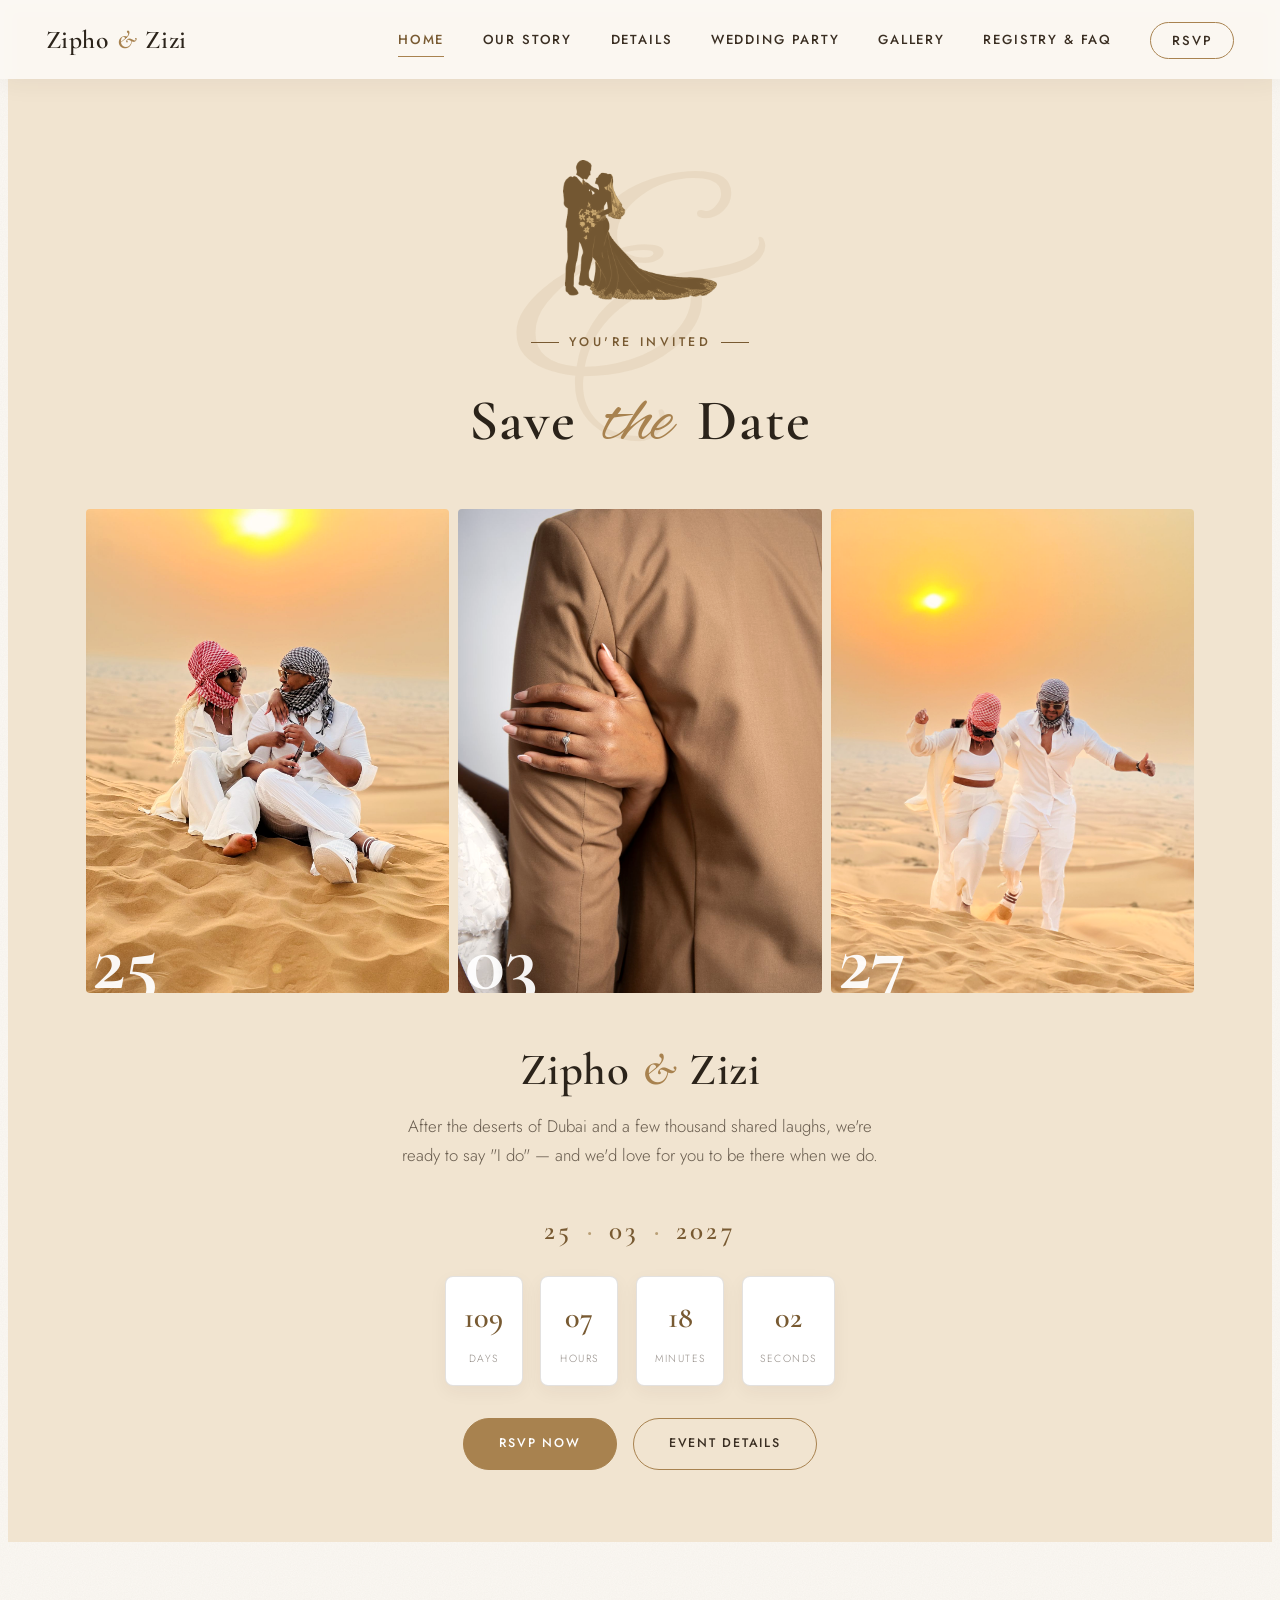
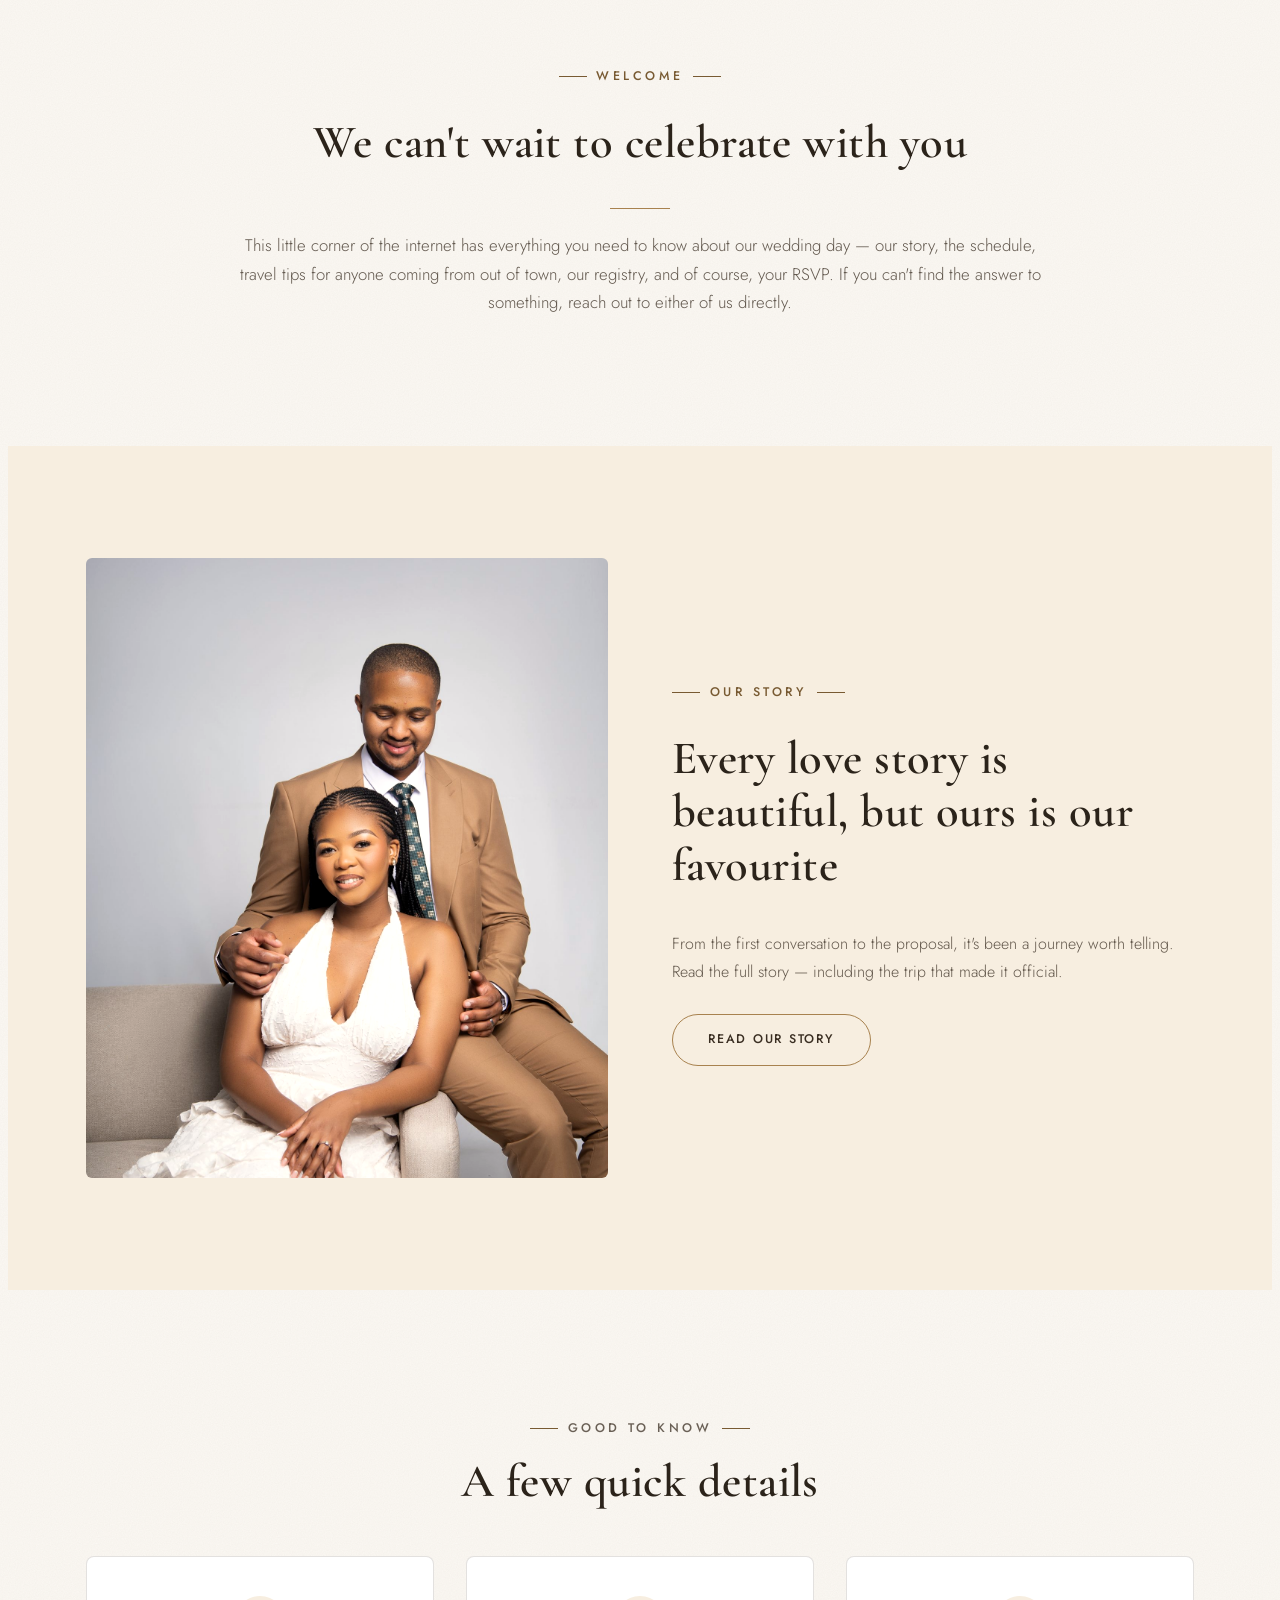
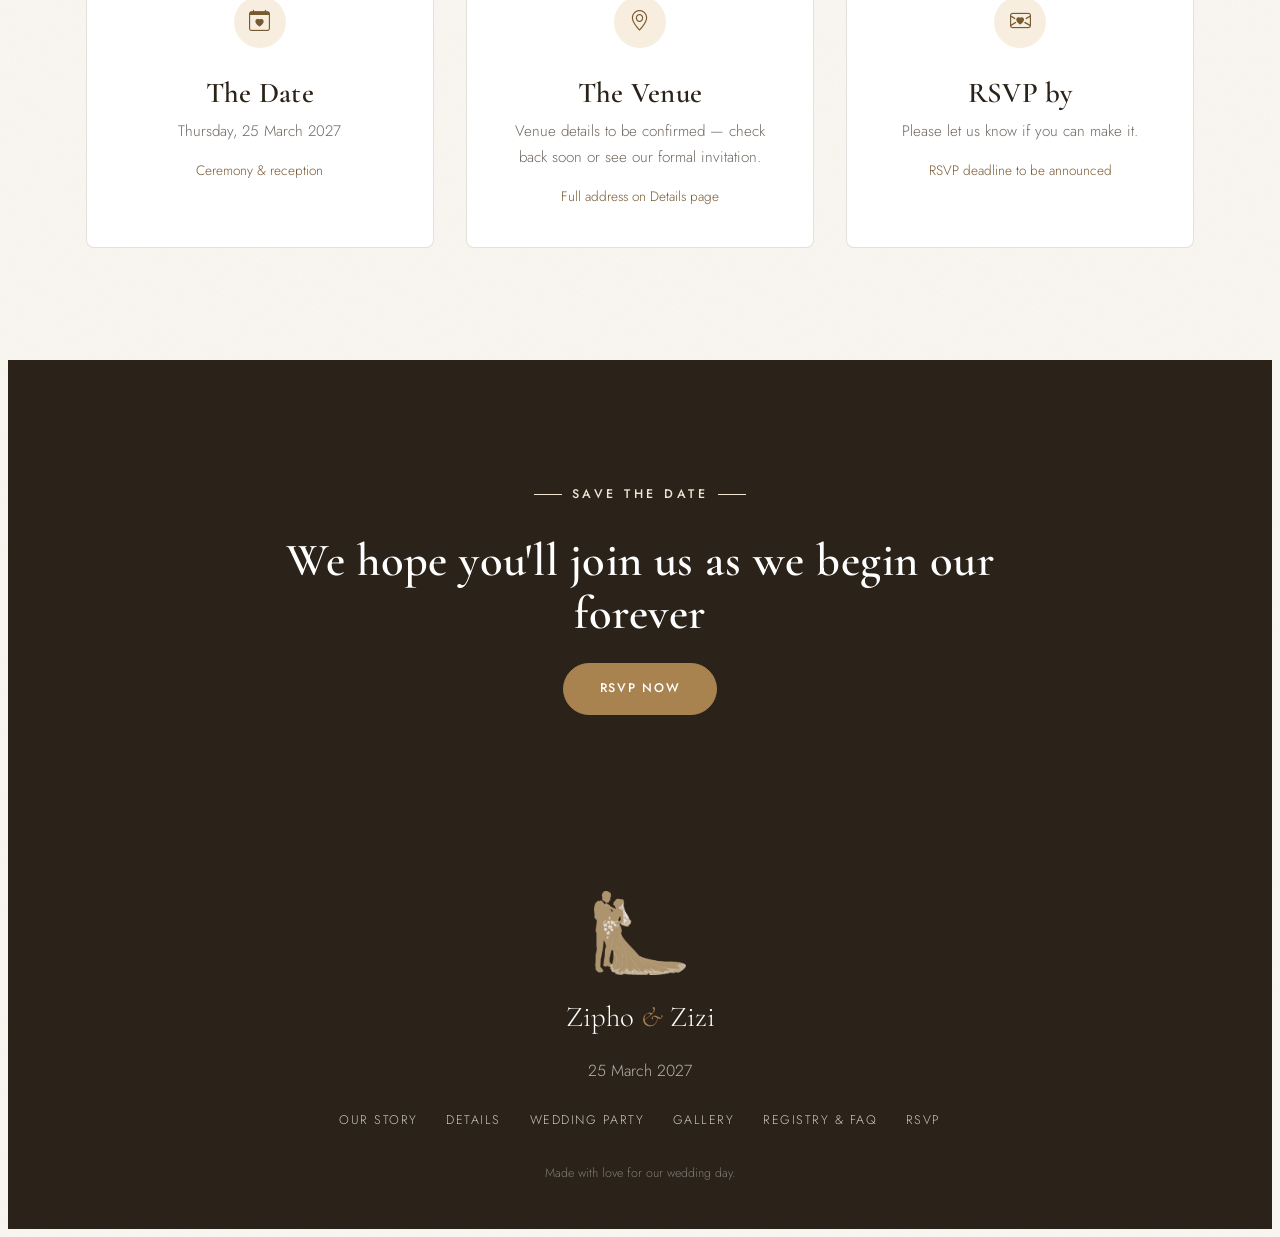
==== index.html @ b8f24b12 "version 3" ====
<!DOCTYPE html>
<html lang="en">
<head>
  <meta charset="utf-8">
  <meta name="viewport" content="width=device-width, initial-scale=1.0">
  <title>Zipho &amp; Zizi — 25 March 2027</title>
  <meta name="description" content="Join Zipho and Zizi as they say I do — wedding details, our story, travel information, and RSVP.">
  <meta name="robots" content="index, follow">
  <link rel="icon" type="image/x-icon" href="favicon.ico">
  <link rel="icon" type="image/png" sizes="32x32" href="assets/img/icon-32.png">
  <link rel="icon" type="image/png" sizes="16x16" href="assets/img/icon-16.png">
  <link rel="apple-touch-icon" sizes="180x180" href="assets/img/apple-touch-icon.png">
  <link rel="manifest" href="site.webmanifest">
  <meta name="theme-color" content="#A8824F">

  <!-- Social preview: shows a title, blurb, and image card when this link is
       shared in a text/WhatsApp/iMessage or on social media. Swap example.com
       for your real domain once you have one (see sitemap.xml too). -->
  <meta property="og:type" content="website">
  <meta property="og:title" content="Zipho &amp; Zizi — 25 March 2027">
  <meta property="og:description" content="Join Zipho and Zizi as they say I do — wedding details, our story, travel information, and RSVP.">
  <meta property="og:image" content="https://example.com/assets/img/og-image.png">
  <meta property="og:url" content="https://example.com/index.html">
  <meta name="twitter:card" content="summary_large_image">
  <meta name="twitter:title" content="Zipho &amp; Zizi — 25 March 2027">
  <meta name="twitter:description" content="Join Zipho and Zizi as they say I do — wedding details, our story, travel information, and RSVP.">
  <meta name="twitter:image" content="https://example.com/assets/img/og-image.png">

  <link rel="preconnect" href="https://fonts.googleapis.com">
  <link rel="preconnect" href="https://fonts.gstatic.com" crossorigin>
  <link href="https://fonts.googleapis.com/css2?family=Cormorant+Garamond:wght@400;500;600;700&family=Alex+Brush&family=Jost:wght@300;400;500;600&display=swap" rel="stylesheet">

  <link href="assets/vendor/bootstrap-icons/bootstrap-icons.css" rel="stylesheet">
  <link href="assets/vendor/aos/aos.css" rel="stylesheet">
  <link href="assets/vendor/glightbox/css/glightbox.min.css" rel="stylesheet">
  <link href="assets/css/main.css" rel="stylesheet">
</head>

<body class="home-page">

  <header id="header" class="header">
    <div class="container-fluid">
      <a href="index.html" class="logo">Zipho <span class="amp">&amp;</span> Zizi</a>
      <nav id="navmenu" class="navmenu">
        <ul>
          <li><a href="index.html" class="active">Home</a></li>
          <li><a href="our-story.html">Our Story</a></li>
          <li><a href="details.html">Details</a></li>
          <li><a href="wedding-party.html">Wedding Party</a></li>
          <li><a href="gallery.html">Gallery</a></li>
          <li><a href="registry.html">Registry &amp; FAQ</a></li>
          <li><a href="rsvp.html" class="nav-cta">RSVP</a></li>
        </ul>
        <i class="mobile-nav-toggle d-xl-none bi bi-list"></i>
      </nav>
    </div>
  </header>

  <main class="main">

    <!-- Hero -->
    <section id="hero" class="hero savedate-hero">
      <div class="container-narrow text-center savedate-heading" data-aos="fade-up">
        <img src="assets/img/icon-transparent.png" alt="" class="hero-monogram" aria-hidden="true">
        <p class="eyebrow">You're invited</p>
        <h1 class="savedate-title">Save <span class="script">the</span> Date</h1>
      </div>

      <div class="savedate-strip" data-aos="fade-up" data-aos-delay="100">
        <div class="photo">
          <img src="assets/img/gallery-2.jpg" alt="Zipho and Zizi watching the sunset in the desert">
          <span class="num">25</span>
        </div>
        <div class="photo">
          <img src="assets/img/gallery-4.jpg" alt="Zizi's engagement ring">
          <span class="num">03</span>
        </div>
        <div class="photo">
          <img src="assets/img/story-banner.jpg" alt="Zipho and Zizi running on the dunes">
          <span class="num">27</span>
        </div>
      </div>

      <div class="savedate-footer text-center" data-aos="fade-up" data-aos-delay="200">
        <h2 class="savedate-names">Zipho <span class="amp">&amp;</span> Zizi</h2>
        <p class="hero-lead">After the deserts of Dubai and a few thousand shared laughs, we're ready to say "I do" — and we'd love for you to be there when we do.</p>

        <div class="date-line">25 <span>·</span> 03 <span>·</span> 2027</div>

        <div class="countdown" data-countdown>
          <div class="unit"><strong class="cd-days">–</strong><span>Days</span></div>
          <div class="unit"><strong class="cd-hours">–</strong><span>Hours</span></div>
          <div class="unit"><strong class="cd-mins">–</strong><span>Minutes</span></div>
          <div class="unit"><strong class="cd-secs">–</strong><span>Seconds</span></div>
        </div>

        <div class="hero-actions">
          <a href="rsvp.html" class="btn-elegant solid">RSVP now</a>
          <a href="details.html" class="btn-elegant">Event details</a>
        </div>
      </div>
    </section>

    <!-- Welcome / intro -->
    <section class="section">
      <div class="container-narrow text-center" data-aos="fade-up">
        <p class="eyebrow">Welcome</p>
        <h2 style="margin-top:1rem;">We can't wait to celebrate with you</h2>
        <div class="divider center"></div>
        <p style="color:rgba(58,46,34,0.78); font-size:1.05rem;">
          This little corner of the internet has everything you need to know about our wedding day — our story, the schedule, travel tips for anyone coming from out of town, our registry, and of course, your RSVP. If you can't find the answer to something, reach out to either of us directly.
        </p>
      </div>
    </section>

    <!-- Story teaser -->
    <section class="section alt">
      <div class="container">
        <div class="split">
          <img src="assets/img/story-1.jpg" alt="Zipho and Zizi seated together" data-aos="fade-right">
          <div data-aos="fade-left">
            <p class="eyebrow">Our story</p>
            <h2 style="margin-top:1rem;">Every love story is beautiful, but ours is our favourite</h2>
            <p style="color:rgba(58,46,34,0.78); margin: 1.2rem 0 1.8rem;">
              From the first conversation to the proposal, it's been a journey worth telling. Read the full story — including the trip that made it official.
            </p>
            <a href="our-story.html" class="btn-elegant">Read our story</a>
          </div>
        </div>
      </div>
    </section>

    <!-- Quick info cards -->
    <section class="section">
      <div class="container">
        <div class="section-title" data-aos="fade-up">
          <p class="eyebrow">Good to know</p>
          <h2 style="margin-top:1rem;">A few quick details</h2>
        </div>
        <div class="info-grid">
          <div class="card" data-aos="fade-up">
            <div class="icon"><i class="bi bi-calendar-heart"></i></div>
            <h3>The Date</h3>
            <p>Thursday, 25 March 2027</p>
            <span class="meta">Ceremony &amp; reception</span>
          </div>
          <div class="card" data-aos="fade-up" data-aos-delay="100">
            <div class="icon"><i class="bi bi-geo-alt"></i></div>
            <h3>The Venue</h3>
            <p>Venue details to be confirmed — check back soon or see our formal invitation.</p>
            <span class="meta">Full address on Details page</span>
          </div>
          <div class="card" data-aos="fade-up" data-aos-delay="200">
            <div class="icon"><i class="bi bi-envelope-heart"></i></div>
            <h3>RSVP by</h3>
            <p>Please let us know if you can make it.</p>
            <span class="meta">RSVP deadline to be announced</span>
          </div>
        </div>
      </div>
    </section>

    <!-- CTA banner -->
    <section class="section dark text-center" data-aos="fade-up">
      <div class="container-narrow">
        <p class="eyebrow">Save the date</p>
        <h2 style="margin: 1rem 0 1.4rem; color:#fff;">We hope you'll join us as we begin our forever</h2>
        <a href="rsvp.html" class="btn-elegant solid">RSVP now</a>
      </div>
    </section>

  </main>

  <footer class="footer">
    <div class="container">
      <img src="assets/img/icon-transparent-light.png" alt="" class="footer-monogram" aria-hidden="true">
      <div class="logo-footer">Zipho <span>&amp;</span> Zizi</div>
      <p>25 March 2027</p>
      <nav>
        <a href="our-story.html">Our Story</a>
        <a href="details.html">Details</a>
        <a href="wedding-party.html">Wedding Party</a>
        <a href="gallery.html">Gallery</a>
        <a href="registry.html">Registry &amp; FAQ</a>
        <a href="rsvp.html">RSVP</a>
      </nav>
      <p class="fine">Made with love for our wedding day.</p>
    </div>
  </footer>

  <a href="#" class="scroll-top"><i class="bi bi-arrow-up"></i></a>

  <script src="assets/vendor/aos/aos.js"></script>
  <script src="assets/vendor/glightbox/js/glightbox.min.js"></script>
  <script src="assets/js/main.js"></script>
</body>
</html>
---- assets/css/main.css ----
/* =======================================================
   Zipho & Zizi — Wedding Website
   Design system: ivory / champagne / beige, warm + elegant
   ======================================================= */

:root {
  --ivory: #FBF8F3;
  --champagne: #F1E4D0;
  --champagne-soft: #F7EEE0;
  --beige: #D9C7A9;
  --beige-dark: #B99F76;
  --espresso: #3A2E22;
  --charcoal: #2B231A;
  --gold: #A8824F;
  --gold-dark: #785A32;
  --white: #FFFFFF;
  --line: rgba(58, 46, 34, 0.14);

  --font-display: "Cormorant Garamond", serif;
  --font-script: "Alex Brush", cursive;
  --font-body: "Jost", sans-serif;

  --section-pad: 7rem;
}

@media (max-width: 768px) {
  :root { --section-pad: 4rem; }
}

* { box-sizing: border-box; }

html { scroll-behavior: smooth; }

/* A signature instead of the browser-default blue selection/scrollbar —
   small, but it's the kind of detail that reads as "someone cared". */
::selection { background: var(--gold); color: var(--white); }
html { scrollbar-width: thin; scrollbar-color: var(--beige-dark) var(--champagne-soft); }
::-webkit-scrollbar { width: 10px; height: 10px; }
::-webkit-scrollbar-track { background: var(--champagne-soft); }
::-webkit-scrollbar-thumb { background: var(--beige-dark); border-radius: 999px; border: 2px solid var(--champagne-soft); }
::-webkit-scrollbar-thumb:hover { background: var(--gold-dark); }

body {
  font-family: var(--font-body);
  color: var(--espresso);
  /* A whisper of paper-grain warms up the flat ivory instead of it reading
     as a plain digital fill — practically invisible, felt more than seen. */
  background-color: var(--ivory);
  background-image: url("data:image/svg+xml,%3Csvg xmlns='http://www.w3.org/2000/svg' width='180' height='180'%3E%3Cfilter id='n'%3E%3CfeTurbulence type='fractalNoise' baseFrequency='0.85' numOctaves='2' stitchTiles='stitch'/%3E%3CfeColorMatrix type='matrix' values='0 0 0 0 0.23  0 0 0 0 0.18  0 0 0 0 0.13  0 0 0 0.05 0'/%3E%3C/filter%3E%3Crect width='100%25' height='100%25' filter='url(%23n)'/%3E%3C/svg%3E");
  font-size: 16px;
  line-height: 1.7;
  font-weight: 300;
}

h1, h2, h3, h4, .display {
  font-family: var(--font-display);
  color: var(--charcoal);
  font-weight: 600;
  line-height: 1.15;
  letter-spacing: 0.01em;
}

h1 { font-size: clamp(2.6rem, 6vw, 4.6rem); }
h2 { font-size: clamp(2rem, 4vw, 2.9rem); }
h3 { font-size: clamp(1.4rem, 2.5vw, 1.8rem); }

a { text-decoration: none; color: inherit; }

img { max-width: 100%; display: block; }

/* A single, consistent warm grade across every real photo — ties together
   shots taken on different days, cameras and lighting into one look. */
.savedate-strip img,
.split img,
.gallery-item img,
.party-photo img {
  filter: saturate(1.08) contrast(1.04) sepia(0.08);
}

.container-narrow {
  max-width: 880px;
  margin: 0 auto;
  padding: 0 1.5rem;
}

.eyebrow {
  font-family: var(--font-body);
  text-transform: uppercase;
  letter-spacing: 0.28em;
  font-size: 0.78rem;
  color: var(--gold-dark);
  font-weight: 500;
  display: inline-flex;
  align-items: center;
  gap: 0.6rem;
}
.eyebrow::before, .eyebrow::after {
  content: "";
  width: 28px;
  height: 1px;
  background: var(--gold-dark);
  display: inline-block;
}

.section-title {
  text-align: center;
  margin-bottom: 3rem;
}
.section-title .eyebrow { margin-bottom: 0.9rem; justify-content: center; display: flex; }
.section-title p {
  max-width: 620px;
  margin: 1rem auto 0;
  color: rgba(58,46,34,0.75);
}

.btn-elegant {
  position: relative;
  display: inline-flex;
  align-items: center;
  gap: 0.6rem;
  padding: 0.9rem 2.2rem;
  border: 1px solid var(--gold);
  border-radius: 999px;
  font-family: var(--font-body);
  text-transform: uppercase;
  letter-spacing: 0.14em;
  font-size: 0.78rem;
  font-weight: 500;
  color: var(--espresso);
  background: transparent;
  transition: all 0.35s ease;
  cursor: pointer;
  overflow: hidden;
}
.btn-elegant:hover { background: var(--gold); color: var(--white); border-color: var(--gold); }
.btn-elegant.solid { background: var(--gold); color: var(--white); }
.btn-elegant.solid:hover { background: var(--gold-dark); border-color: var(--gold-dark); }
/* A soft light sweep on hover — a quiet bit of shine instead of a flat color swap. */
.btn-elegant::after {
  content: "";
  position: absolute;
  top: 0; bottom: 0; left: -60%;
  width: 40%;
  background: linear-gradient(115deg, transparent, rgba(255,255,255,0.55), transparent);
  transform: skewX(-20deg);
  transition: left 0.65s ease;
  pointer-events: none;
}
.btn-elegant:hover::after { left: 130%; }
@media (prefers-reduced-motion: reduce) {
  .btn-elegant::after { display: none; }
}

/* ---------- Header / Nav ----------
   Default = solid light header with dark text (used on every inner page,
   since their hero sections have a light champagne background).
   The homepage hero is a dark photo, so body.home-page overrides the
   header to transparent + white text until the page is scrolled. */
.header {
  position: fixed;
  top: 0; left: 0; right: 0;
  z-index: 997;
  padding: 1.1rem 0;
  transition: all 0.4s ease;
  background: rgba(251, 248, 243, 0.96);
  box-shadow: 0 4px 24px rgba(58,46,34,0.06);
  backdrop-filter: blur(6px);
}
/* The blur creates a rendering glitch behind the full-screen mobile nav
   overlay in some browsers, so switch it off while that overlay is open. */
body.mobile-nav-active .header { backdrop-filter: none !important; }
.header .container-fluid {
  max-width: 1240px;
  margin: 0 auto;
  padding: 0 1.6rem;
  display: flex;
  align-items: center;
}
.logo {
  font-family: var(--font-display);
  font-size: 1.6rem;
  font-weight: 600;
  color: var(--charcoal);
  margin-right: auto;
  letter-spacing: 0.02em;
  transition: color 0.4s ease;
}
.logo span.amp { color: var(--gold); padding: 0 0.15rem; font-style: italic; }

.navmenu ul {
  display: flex;
  gap: 2.4rem;
  list-style: none;
  margin: 0; padding: 0;
  align-items: center;
}
.navmenu a {
  font-size: 0.82rem;
  text-transform: uppercase;
  letter-spacing: 0.14em;
  color: var(--espresso);
  font-weight: 500;
  padding: 0.4rem 0;
  border-bottom: 1px solid transparent;
  transition: all 0.3s ease;
  white-space: nowrap;
}
.navmenu a:hover, .navmenu a.active { border-bottom-color: var(--gold); color: var(--gold-dark); }
.navmenu a.nav-cta {
  border: 1px solid var(--gold);
  border-radius: 999px;
  padding: 0.5rem 1.3rem;
}
.navmenu a.nav-cta:hover { background: var(--gold); border-color: var(--gold); color: var(--white); }

.mobile-nav-toggle {
  display: none;
  font-size: 1.7rem;
  color: var(--espresso);
  cursor: pointer;
}

/* Every page (including the homepage, now that its hero is light too) uses
   the same solid header; scrolling just tightens the padding a touch. */
body.scrolled .header { padding: 0.9rem 0; }

@media (max-width: 991px) {
  .navmenu ul {
    position: fixed;
    inset: 0;
    background: var(--ivory);
    flex-direction: column;
    justify-content: center;
    gap: 1.8rem;
    transform: translateY(-100%);
    opacity: 0;
    transition: all 0.4s ease;
    z-index: 996;
  }
  .navmenu a { color: var(--espresso) !important; font-size: 1rem; }
  body.mobile-nav-active .navmenu ul { transform: translateY(0); opacity: 1; }
  .mobile-nav-toggle { display: block; z-index: 999; position: relative; }
}

/* ---------- Hero — "Save the Date" card, reimagined ---------- */
.hero.savedate-hero {
  position: relative;
  background: var(--champagne);
  padding: 9.5rem 0 4.5rem;
  overflow: hidden;
}
/* A giant, faint ampersand behind "Save the Date" — an echo of the "&"
   that already runs through the logo and names, the kind of quiet
   flourish fine wedding stationery uses instead of literal decoration. */
.savedate-heading { position: relative; }
.savedate-heading::before {
  content: "&";
  position: absolute;
  top: 50%; left: 50%;
  transform: translate(-50%, -46%);
  font-family: var(--font-script);
  font-size: 340px;
  line-height: 1;
  color: var(--gold);
  opacity: 0.1;
  pointer-events: none;
  z-index: 0;
  white-space: nowrap;
}
.savedate-heading > * { position: relative; z-index: 1; }
@media (max-width: 640px) {
  .savedate-heading::before { font-size: 200px; }
  .hero-monogram { height: 108px; }
}
@media (max-width: 480px) {
  .schedule-item { grid-template-columns: 54px 18px 1fr; column-gap: 0.9rem; }
  .schedule-time { font-size: 0.9rem; }
}
.hero-monogram { height: 140px; width: auto; margin: 0 auto 1.2rem; opacity: 0.94; }
.savedate-heading .eyebrow { justify-content: center; display: inline-flex; }
.savedate-title {
  margin: 1rem 0 0;
  font-size: clamp(2.4rem, 6vw, 3.6rem);
  letter-spacing: 0.03em;
}
.savedate-title .script {
  font-family: var(--font-script);
  font-weight: 400;
  color: var(--gold);
  font-size: 1.3em;
  display: inline-block;
  padding: 0 0.15em;
  letter-spacing: 0;
}

.savedate-strip {
  max-width: 1160px;
  margin: 2.6rem auto 0;
  padding: 0 1.6rem;
  display: grid;
  grid-template-columns: repeat(3, 1fr);
  gap: 0.6rem;
}
.savedate-strip .photo {
  position: relative;
  aspect-ratio: 3 / 4;
  border-radius: 4px;
  overflow: hidden;
}
.savedate-strip .photo img {
  width: 100%; height: 100%; object-fit: cover;
  animation: kenburns 22s ease-in-out infinite alternate;
}
.savedate-strip .photo:nth-child(2) img { animation-delay: -7s; }
.savedate-strip .photo:nth-child(3) img { animation-delay: -14s; }
@keyframes kenburns {
  from { transform: scale(1); }
  to   { transform: scale(1.08); }
}
@media (prefers-reduced-motion: reduce) {
  .savedate-strip .photo img { animation: none; }
}
.savedate-strip .photo .num {
  position: absolute;
  left: 0.4rem;
  bottom: -0.6rem;
  font-family: var(--font-display);
  font-weight: 700;
  font-size: clamp(2.6rem, 8vw, 5.2rem);
  color: rgba(255,255,255,0.94);
  text-shadow: 0 6px 24px rgba(0,0,0,0.4);
  line-height: 1;
}
@media (max-width: 640px) {
  .savedate-strip { gap: 0.35rem; }
  .savedate-strip .photo .num { left: 0.25rem; }
}

.savedate-footer {
  max-width: 720px;
  margin: 3.2rem auto 0;
}
.savedate-names {
  font-size: clamp(2rem, 4.5vw, 2.8rem);
  margin-bottom: 1rem;
}
.savedate-names .amp { color: var(--gold); font-style: italic; padding: 0 0.15rem; }
.hero-lead { color: rgba(58,46,34,0.75); max-width: 480px; margin: 0 auto; font-size: 1.05rem; }

.date-line {
  margin-top: 2.4rem;
  font-family: var(--font-display);
  font-weight: 600;
  font-size: clamp(1.3rem, 3vw, 1.7rem);
  letter-spacing: 0.12em;
  color: var(--gold-dark);
}
.date-line span { color: var(--beige-dark); padding: 0 0.3rem; }

.hero-actions { margin-top: 2rem; display: flex; gap: 1rem; flex-wrap: wrap; justify-content: center; }

/* Countdown */
.countdown {
  display: flex;
  gap: 1.1rem;
  margin-top: 1.4rem;
  flex-wrap: wrap;
  justify-content: center;
}
.countdown .unit {
  background: var(--white);
  border: 1px solid var(--line);
  border-radius: 8px;
  padding: 0.9rem 1.1rem;
  min-width: 78px;
  text-align: center;
  box-shadow: 0 6px 18px rgba(58,46,34,0.05);
}
.countdown .unit strong {
  display: block;
  font-family: var(--font-display);
  font-size: 1.9rem;
  color: var(--gold-dark);
  font-weight: 600;
  transition: opacity 0.4s ease, transform 0.4s ease;
}
.countdown .unit strong.tick { opacity: 0; transform: translateY(-6px); }
@media (prefers-reduced-motion: reduce) {
  .countdown .unit strong { transition: none; }
}
.countdown .unit span {
  font-size: 0.65rem;
  text-transform: uppercase;
  letter-spacing: 0.14em;
  color: rgba(58,46,34,0.55);
}

/* ---------- Generic section ---------- */
.section { padding: var(--section-pad) 0; }
.section.alt { background: var(--champagne-soft); }
.section.dark {
  background: var(--charcoal);
  color: rgba(255,255,255,0.85);
}
.section.dark h2 { color: var(--white); }
.section.dark .eyebrow { color: var(--champagne); }
.section.dark .eyebrow::before, .section.dark .eyebrow::after { background: var(--champagne); }

.container { max-width: 1160px; margin: 0 auto; padding: 0 1.6rem; }

/* Our story teaser / split blocks */
.split {
  display: grid;
  grid-template-columns: 1fr 1fr;
  gap: 4rem;
  align-items: center;
}
@media (max-width: 900px) { .split { grid-template-columns: 1fr; gap: 2.2rem; } }
.split img { border-radius: 6px; width: 100%; height: 100%; object-fit: cover; max-height: 620px; }
.split.reverse { direction: rtl; }
.split.reverse > * { direction: ltr; }

.divider {
  width: 60px; height: 1px; background: var(--gold);
  margin: 1.4rem 0;
  transform-origin: center;
  transform: scaleX(0);
  transition: transform 0.9s cubic-bezier(0.16, 1, 0.3, 1);
}
.divider.center { margin: 1.4rem auto; }
.divider.in-view { transform: scaleX(1); }
@media (prefers-reduced-motion: reduce) {
  .divider { transform: none; transition: none; }
}

/* Timeline (Our Story) */
.timeline { max-width: 760px; margin: 0 auto; position: relative; }
.timeline::before {
  content: "";
  position: absolute;
  left: 16px; top: 0; bottom: 0;
  width: 1px; background: var(--line);
}
@media (min-width: 769px) {
  .timeline::before { left: 50%; margin-left: -0.5px; }
}
.timeline-item {
  position: relative;
  padding-left: 3rem;
  margin-bottom: 3rem;
}
@media (min-width: 769px) {
  .timeline-item { padding-left: 0; width: 46%; }
  .timeline-item:nth-child(odd) { margin-right: 54%; text-align: right; }
  .timeline-item:nth-child(even) { margin-left: 54%; }
}
.timeline-item::before {
  content: "";
  position: absolute;
  left: 10px; top: 6px;
  width: 13px; height: 13px;
  border-radius: 50%;
  background: var(--ivory);
  border: 2px solid var(--gold);
}
@media (min-width: 769px) {
  .timeline-item:nth-child(odd)::before { left: auto; right: -33px; }
  .timeline-item:nth-child(even)::before { left: -33px; }
}
.timeline-item .date { color: var(--gold-dark); font-size: 0.78rem; text-transform: uppercase; letter-spacing: 0.14em; }

/* Day-of schedule (Wedding Party) */
.schedule { max-width: 620px; margin: 0 auto; }
.schedule-item {
  display: grid;
  grid-template-columns: 68px 20px 1fr;
  column-gap: 1.3rem;
}
.schedule-time {
  font-family: var(--font-display);
  font-weight: 600;
  font-size: 1.02rem;
  color: var(--gold-dark);
  text-align: right;
  padding-top: 0.1rem;
  white-space: nowrap;
}
.schedule-rail { display: flex; flex-direction: column; align-items: center; }
.schedule-rail .dot {
  width: 11px; height: 11px; flex-shrink: 0;
  border-radius: 50%;
  background: var(--ivory);
  border: 2px solid var(--gold);
  margin-top: 0.25rem;
}
.schedule-rail .rule { width: 1px; flex: 1; background: var(--line); margin-top: 0.3rem; }
.schedule-item:last-child .schedule-rail .rule { display: none; }
.schedule-body { padding-bottom: 2.3rem; }
.schedule-body h3 {
  font-size: 1.08rem;
  margin-bottom: 0.3rem;
  display: flex;
  align-items: center;
  gap: 0.55rem;
}
.schedule-body h3 .bi { color: var(--gold-dark); font-size: 0.95rem; }
.schedule-body p { font-size: 0.92rem; color: rgba(58,46,34,0.72); margin: 0; }

/* Details / cards */
.info-grid {
  display: grid;
  grid-template-columns: repeat(auto-fit, minmax(260px, 1fr));
  gap: 2rem;
}
.card {
  background: var(--white);
  border: 1px solid var(--line);
  border-radius: 8px;
  padding: 2.4rem 2rem;
  text-align: center;
}
.card .icon {
  width: 52px; height: 52px;
  margin: 0 auto 1.3rem;
  border-radius: 50%;
  background: var(--champagne-soft);
  display: flex; align-items: center; justify-content: center;
  color: var(--gold-dark);
  font-size: 1.3rem;
}
.card h3 { margin-bottom: 0.6rem; }
.card p { color: rgba(58,46,34,0.72); font-size: 0.95rem; margin: 0; }
.card .meta { display:block; margin-top: 0.9rem; font-size: 0.85rem; color: var(--gold-dark); }

/* Wedding party */
.party-grid {
  display: grid;
  grid-template-columns: repeat(auto-fit, minmax(220px, 1fr));
  gap: 2.4rem;
}
.party-card { text-align: center; }
.party-photo {
  width: 100%;
  aspect-ratio: 3/4;
  border-radius: 8px;
  overflow: hidden;
  margin-bottom: 1.1rem;
  background: var(--champagne);
}
.party-photo img { width: 100%; height: 100%; object-fit: cover; }
.party-photo.placeholder {
  display: flex; align-items: center; justify-content: center;
  color: var(--gold-dark);
  font-family: var(--font-display);
  font-size: 2.4rem;
}
.party-card h3 { margin-bottom: 0.15rem; }
.party-card .role { font-size: 0.78rem; text-transform: uppercase; letter-spacing: 0.12em; color: var(--gold-dark); display:block; margin-bottom: 0.6rem; }
.party-card p { font-size: 0.9rem; color: rgba(58,46,34,0.7); }

/* Gallery */
.gallery-grid {
  display: grid;
  grid-template-columns: repeat(3, 1fr);
  gap: 1rem;
}
@media (max-width: 768px) { .gallery-grid { grid-template-columns: repeat(2, 1fr); } }
@media (max-width: 480px) { .gallery-grid { grid-template-columns: 1fr; } }
.gallery-item {
  position: relative;
  overflow: hidden;
  border-radius: 6px;
  aspect-ratio: 4/5;
  cursor: pointer;
}
.gallery-item.wide { aspect-ratio: 8/5; }
.gallery-item img {
  width: 100%; height: 100%; object-fit: cover;
  transition: transform 0.5s ease;
}
.gallery-item:hover img { transform: scale(1.06); }
.gallery-item .overlay {
  position: absolute; inset: 0;
  background: linear-gradient(to top, rgba(43,35,26,0.55), transparent 55%);
  opacity: 0; transition: opacity 0.35s ease;
  display: flex; align-items: flex-end; padding: 1rem;
}
.gallery-item:hover .overlay { opacity: 1; }
.gallery-item .overlay span { color: var(--white); font-size: 0.85rem; letter-spacing: 0.05em; }

/* Registry */
.registry-card {
  background: var(--white);
  border: 1px solid var(--line);
  border-radius: 8px;
  padding: 2.6rem 2rem;
  text-align: center;
}
.registry-card .icon { font-size: 2rem; color: var(--gold); margin-bottom: 1rem; }

/* FAQ */
.faq-item {
  border-bottom: 1px solid var(--line);
  padding: 1.4rem 0;
}
.faq-item h3 {
  font-family: var(--font-body);
  font-size: 1.02rem;
  font-weight: 500;
  color: var(--espresso);
  margin: 0;
  display: flex;
  justify-content: space-between;
  align-items: center;
  cursor: pointer;
}
.faq-item h3 .bi { transition: transform 0.3s ease; color: var(--gold-dark); }
.faq-item p {
  max-height: 0;
  overflow: hidden;
  color: rgba(58,46,34,0.72);
  transition: all 0.35s ease;
  margin: 0;
}
.faq-item.faq-active p { max-height: 200px; margin-top: 0.9rem; }
.faq-item.faq-active h3 .bi { transform: rotate(180deg); }

/* RSVP form */
.rsvp-wrap {
  max-width: 640px;
  margin: 0 auto;
  background: var(--white);
  border: 1px solid var(--line);
  border-radius: 10px;
  padding: 3rem 2.4rem;
}
.form-row { margin-bottom: 1.4rem; }
.form-row label {
  display: block;
  font-size: 0.78rem;
  text-transform: uppercase;
  letter-spacing: 0.1em;
  color: var(--gold-dark);
  margin-bottom: 0.5rem;
}
.form-row input,
.form-row select,
.form-row textarea {
  width: 100%;
  padding: 0.8rem 1rem;
  border: 1px solid var(--line);
  border-radius: 6px;
  background: var(--ivory);
  font-family: var(--font-body);
  font-size: 0.95rem;
  color: var(--espresso);
}
.form-row input:focus,
.form-row select:focus,
.form-row textarea:focus {
  outline: none;
  border-color: var(--gold);
}
.two-col { display: grid; grid-template-columns: 1fr 1fr; gap: 1.2rem; }
@media (max-width: 560px) { .two-col { grid-template-columns: 1fr; } }
.form-submit { width: 100%; justify-content: center; margin-top: 0.5rem; }
#rsvp-success, #rsvp-error {
  display: none;
  text-align: center;
  padding: 1.2rem;
  border-radius: 6px;
  margin-bottom: 1.4rem;
}
#rsvp-success { background: var(--champagne-soft); color: var(--gold-dark); }
#rsvp-error { background: #f6dede; color: #8a3b3b; }

/* Footer */
.footer {
  background: var(--charcoal);
  color: rgba(255,255,255,0.65);
  padding: 4rem 0 2rem;
  text-align: center;
}
.footer .footer-monogram {
  height: 84px;
  width: auto;
  margin: 0 auto 1.1rem;
  opacity: 0.92;
}
@media (max-width: 640px) {
  .footer .footer-monogram { height: 64px; }
}
.footer .logo-footer {
  font-family: var(--font-display);
  font-size: 1.8rem;
  color: var(--white);
  margin-bottom: 0.8rem;
}
.footer .logo-footer span { color: var(--gold); font-style: italic; }
.footer nav {
  display: flex; justify-content: center; gap: 1.8rem;
  flex-wrap: wrap; margin: 1.6rem 0;
}
.footer nav a { font-size: 0.78rem; text-transform: uppercase; letter-spacing: 0.12em; color: rgba(255,255,255,0.75); }
.footer nav a:hover { color: var(--gold); }
.footer .fine { font-size: 0.78rem; margin-top: 2rem; color: rgba(255,255,255,0.4); }

/* Page hero (inner pages) */
.page-hero {
  padding: 11rem 0 4rem;
  text-align: center;
  background: linear-gradient(var(--champagne-soft), var(--ivory));
}
.page-hero h1 { font-size: clamp(2.2rem, 5vw, 3.2rem); }

/* Scroll top button */
.scroll-top {
  position: fixed;
  right: 1.4rem; bottom: 1.4rem;
  width: 44px; height: 44px;
  border-radius: 50%;
  background: var(--gold);
  color: var(--white);
  display: flex; align-items: center; justify-content: center;
  opacity: 0; visibility: hidden;
  transition: all 0.3s ease;
  z-index: 998;
}
.scroll-top.active { opacity: 1; visibility: visible; }
.scroll-top:hover { background: var(--gold-dark); }

/* Utility */
.text-center { text-align: center; }
.mt-0 { margin-top: 0; }
[data-aos] { }
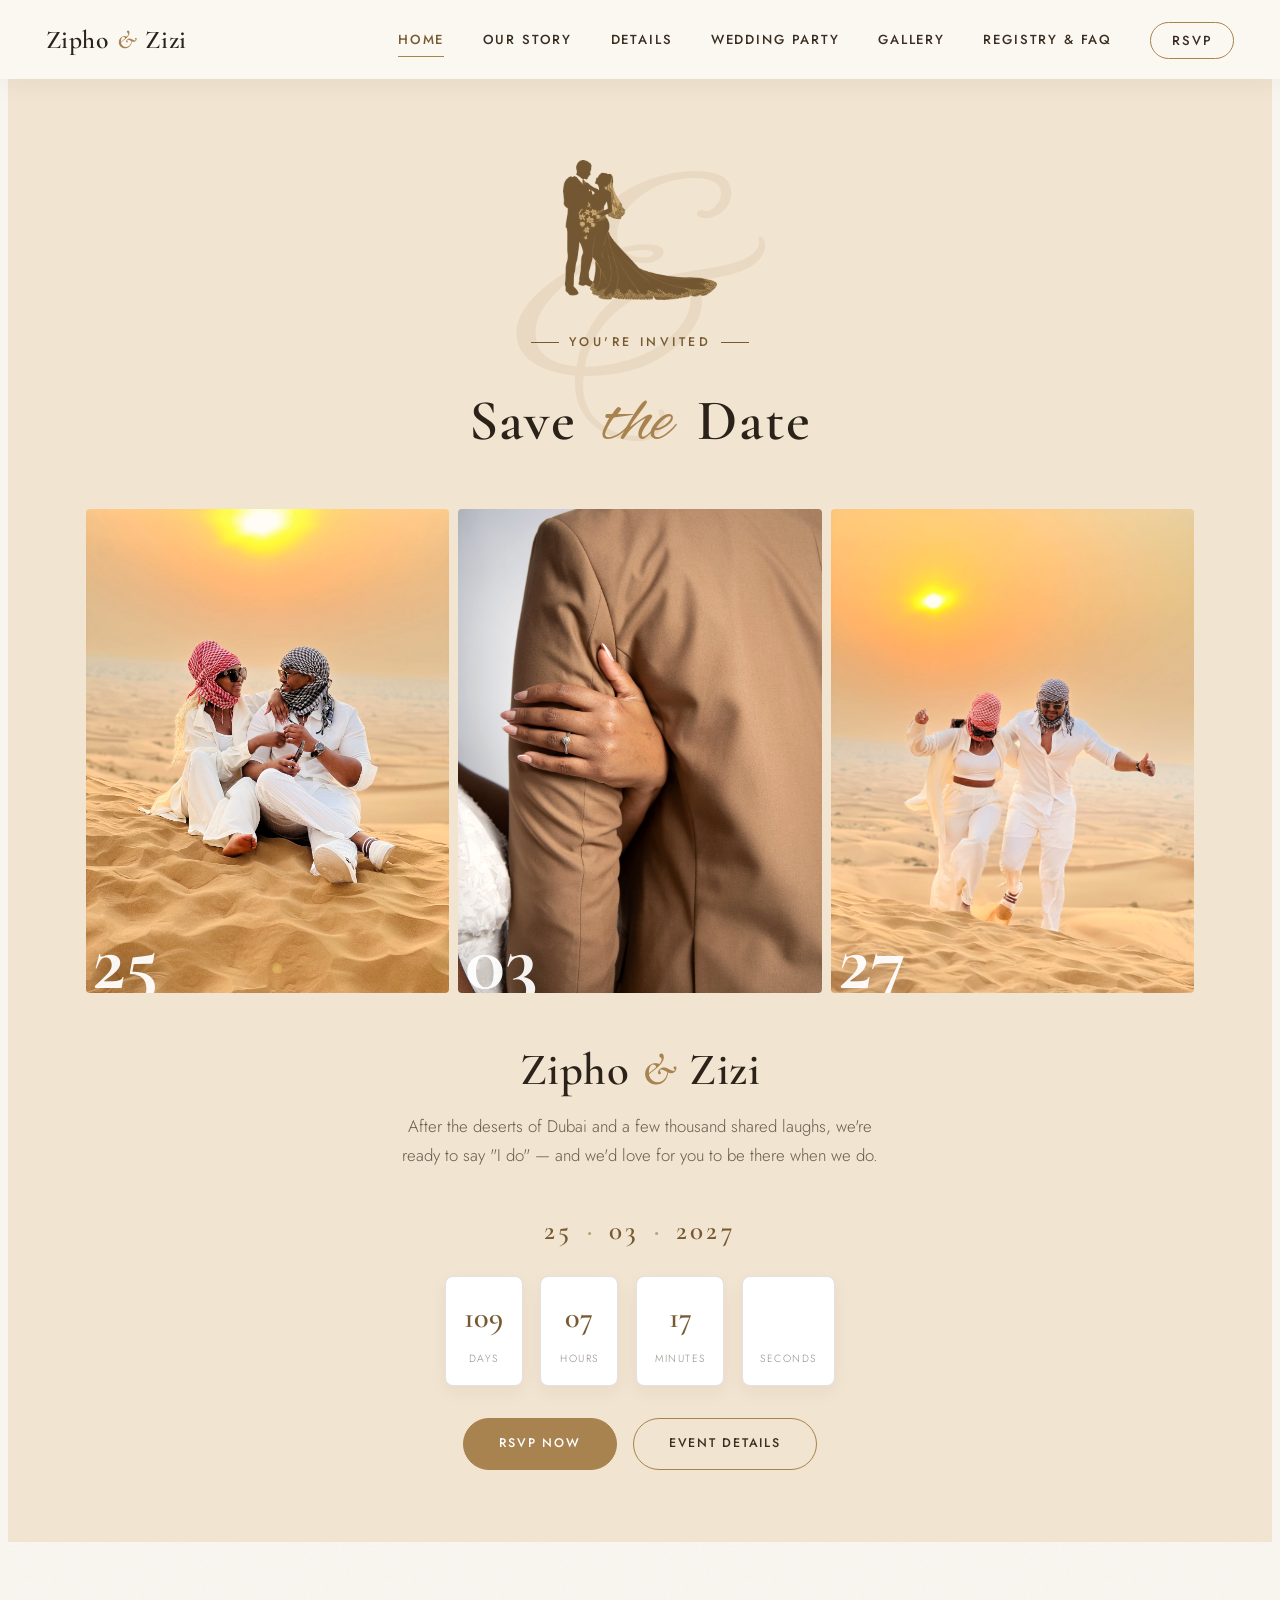
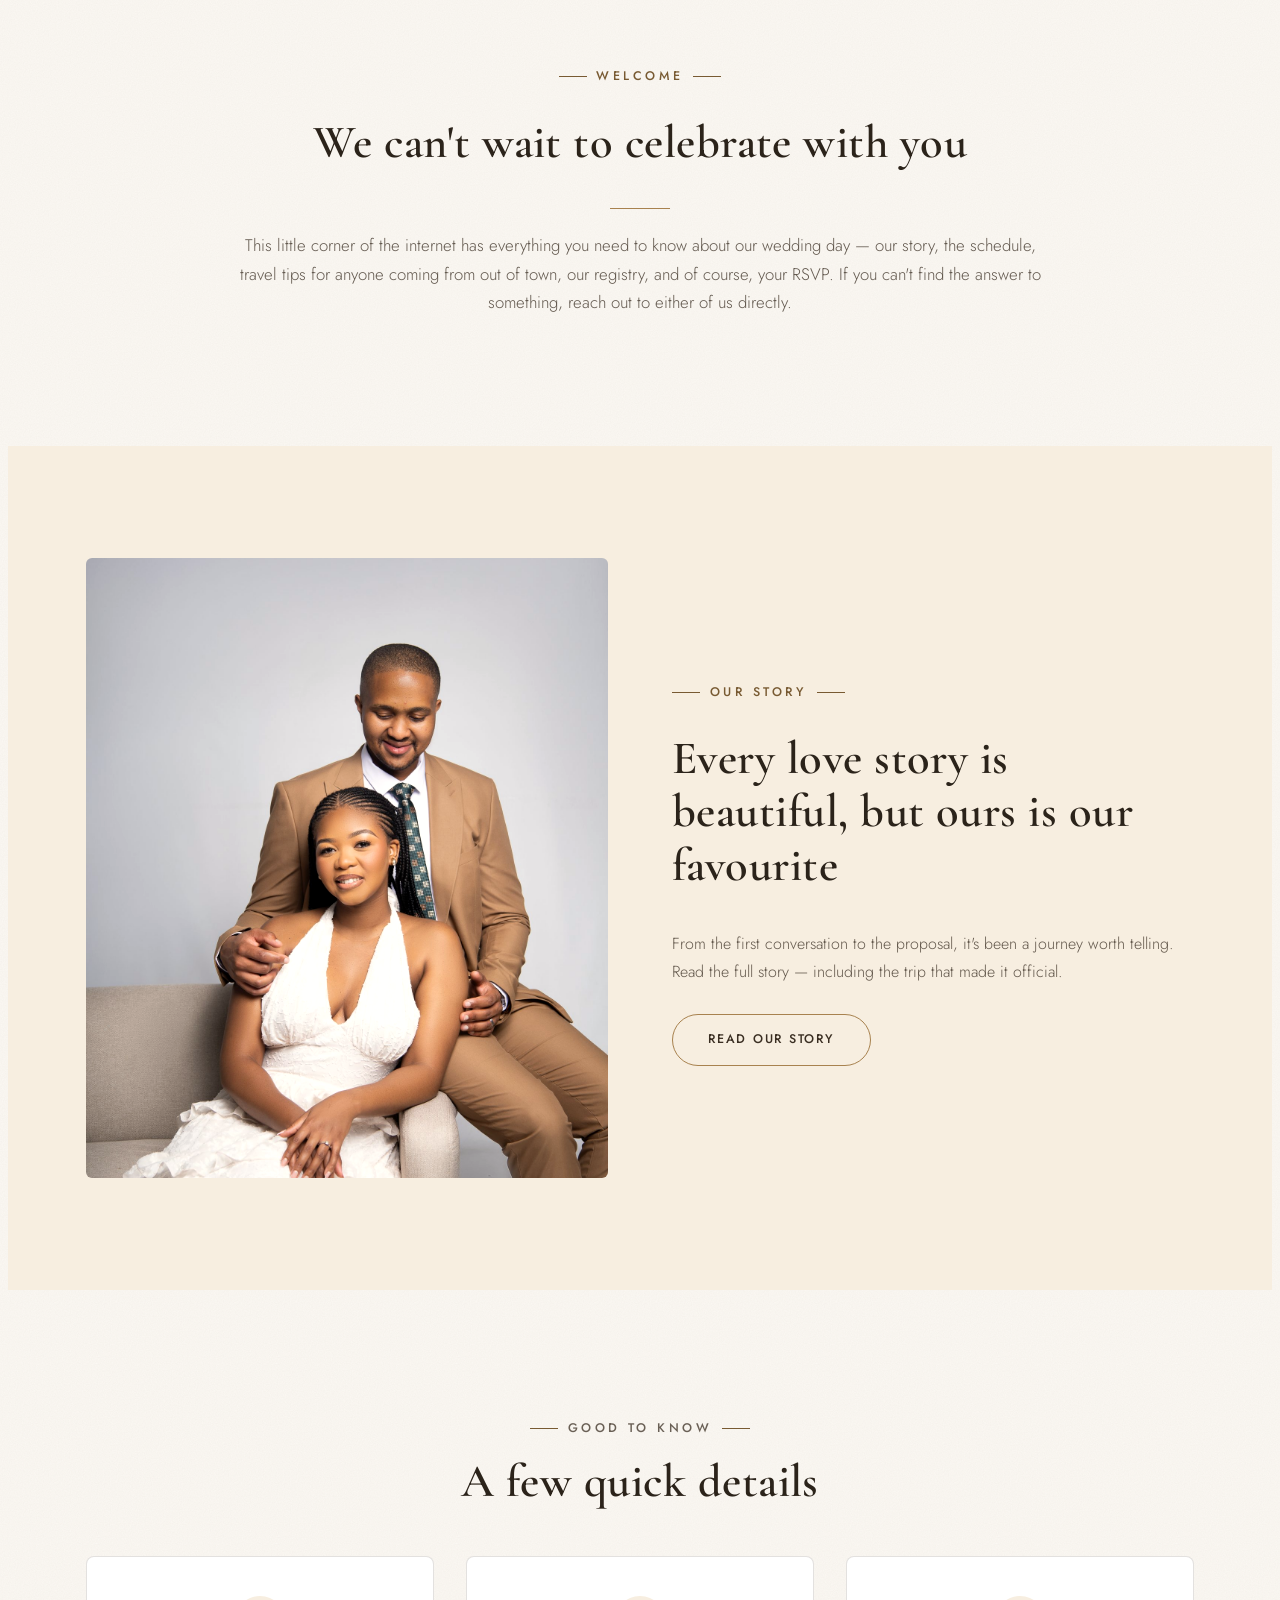
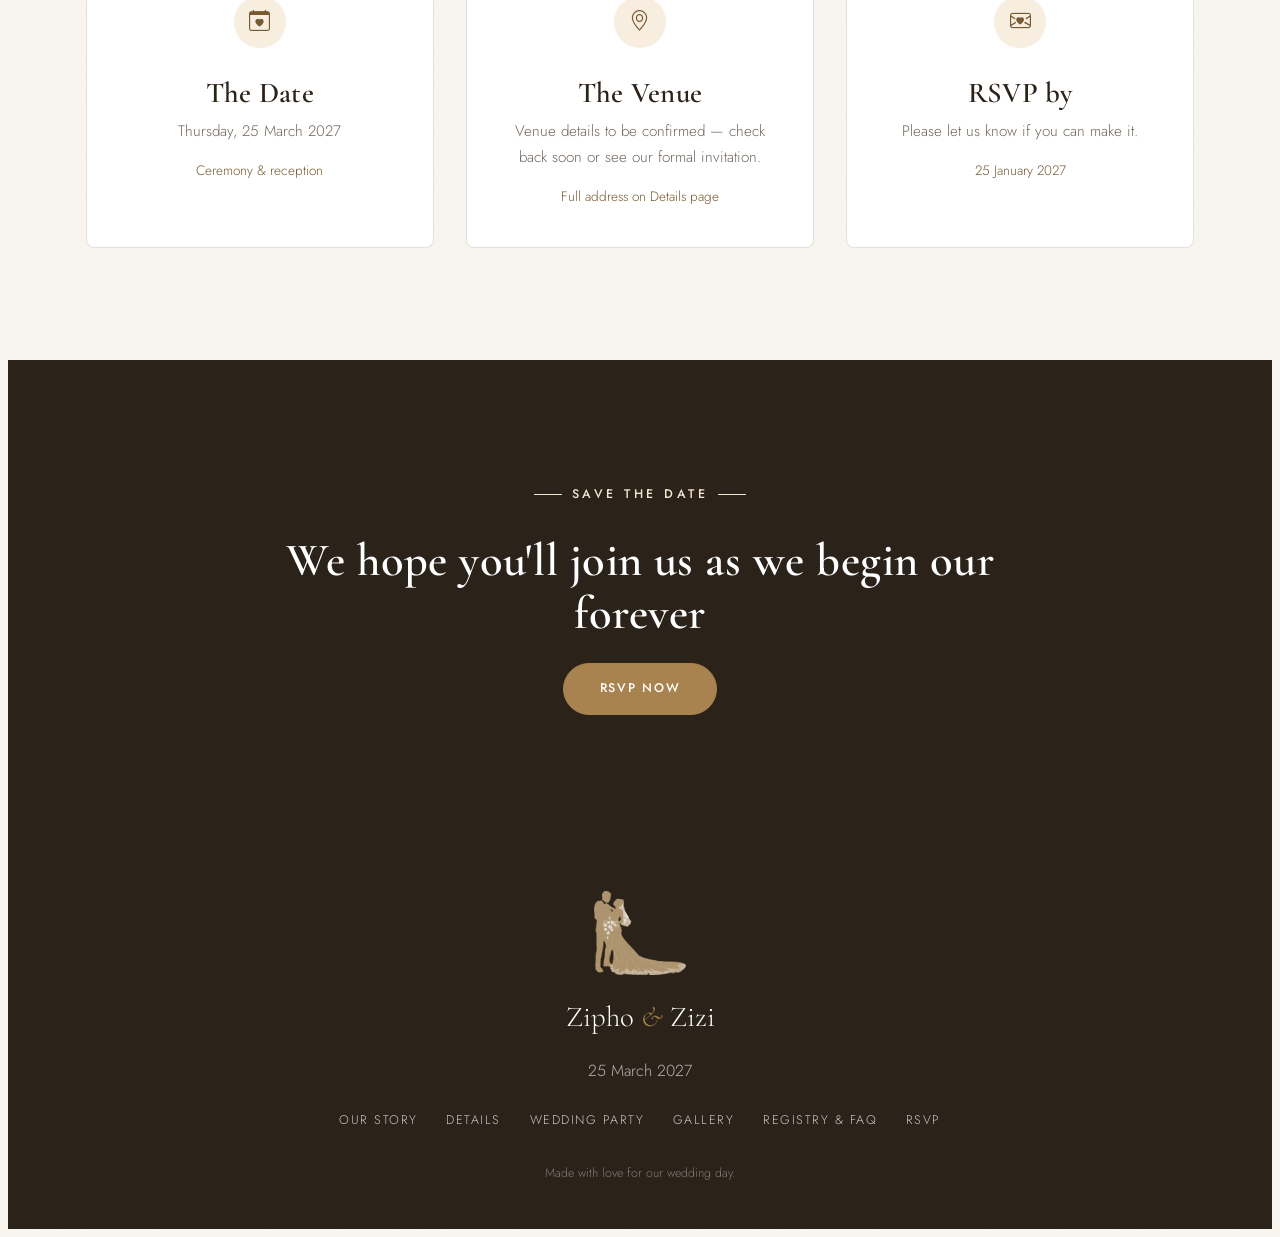
==== commit 57293321: "V4" ====
--- a/index.html
+++ b/index.html
@@ -154,7 +154,7 @@
             <div class="icon"><i class="bi bi-envelope-heart"></i></div>
             <h3>RSVP by</h3>
             <p>Please let us know if you can make it.</p>
-            <span class="meta">RSVP deadline to be announced</span>
+            <span class="meta">25 January 2027</span>
           </div>
         </div>
       </div>
--- a/assets/css/main.css
+++ b/assets/css/main.css
@@ -573,7 +573,10 @@
   aspect-ratio: 4/5;
   cursor: pointer;
 }
-.gallery-item.wide { aspect-ratio: 8/5; }
+/* Spans 2 of the 3 columns so its 8:5 aspect ratio lands at exactly the
+   same row height as the plain 4:5 tiles beside it — without the span
+   this tile renders half as tall and the row looks misaligned. */
+.gallery-item.wide { grid-column: span 2; aspect-ratio: 8/5; }
 .gallery-item img {
   width: 100%; height: 100%; object-fit: cover;
   transition: transform 0.5s ease;
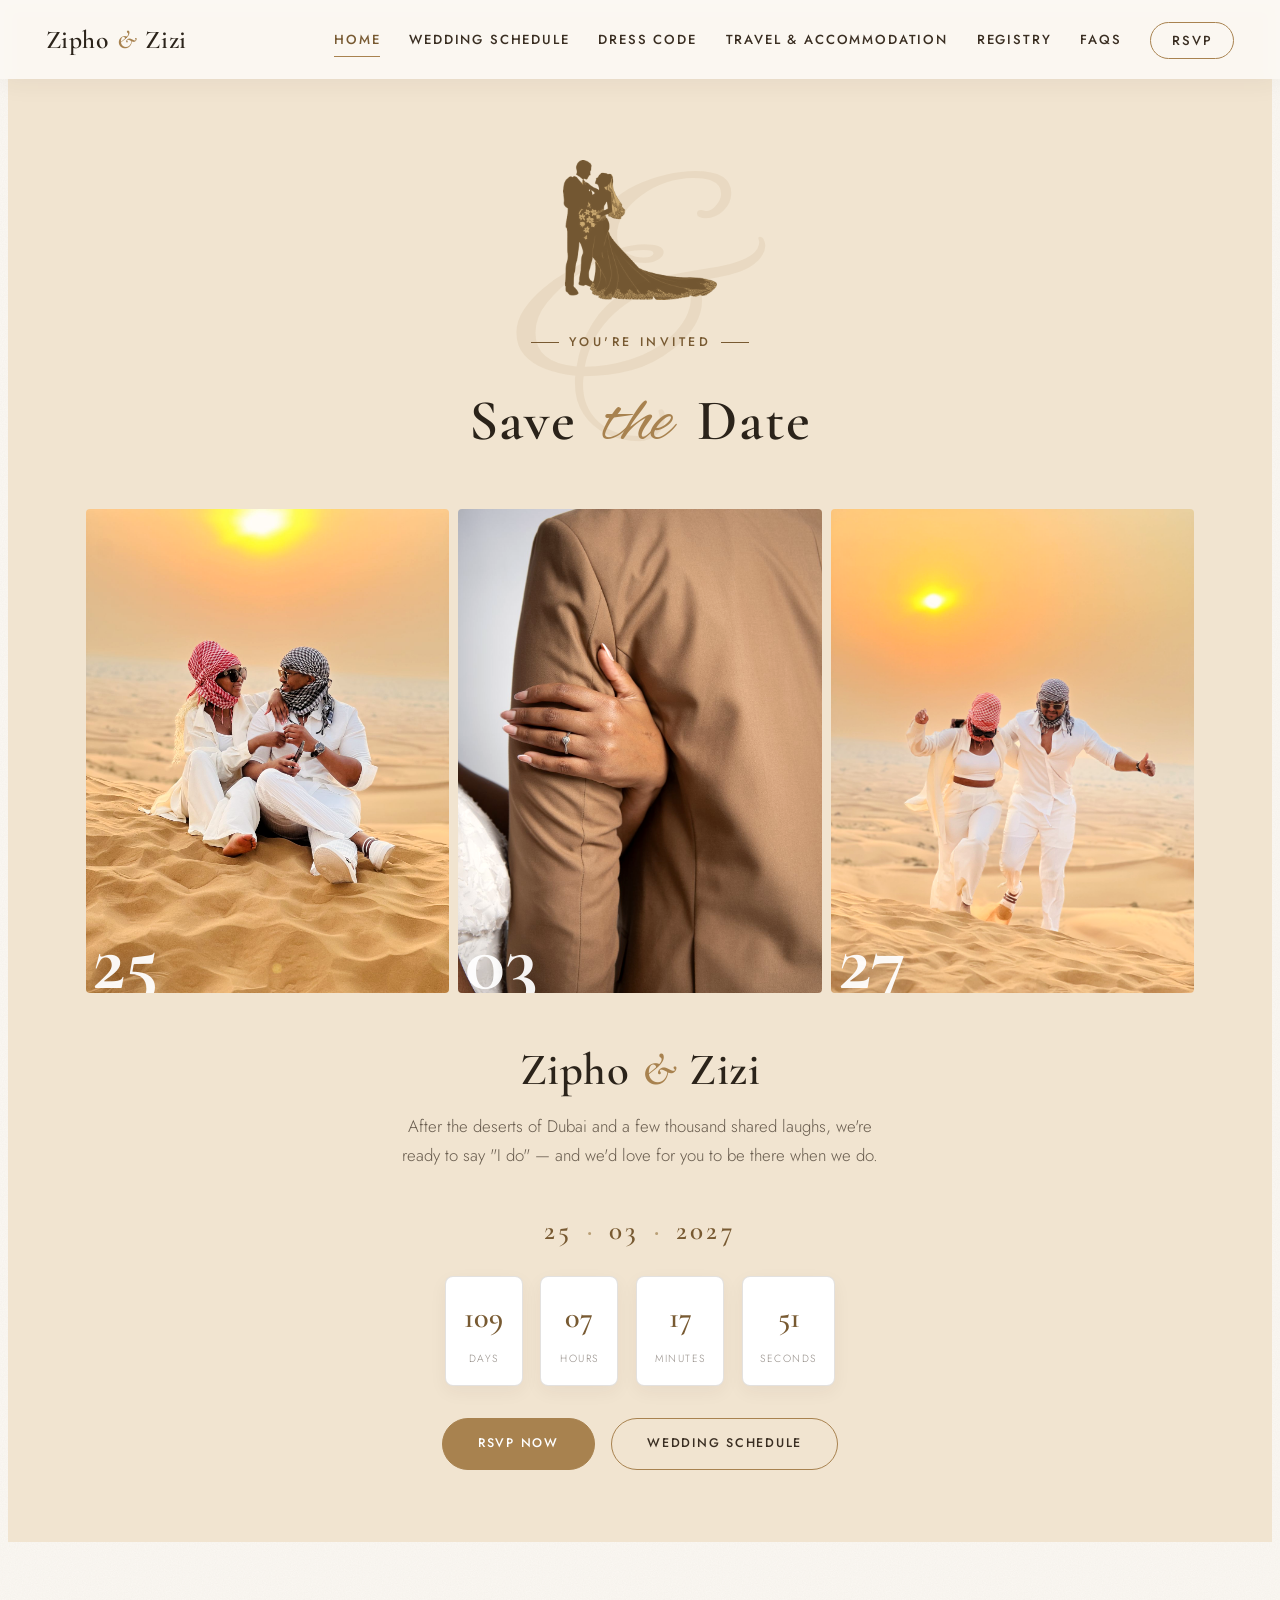
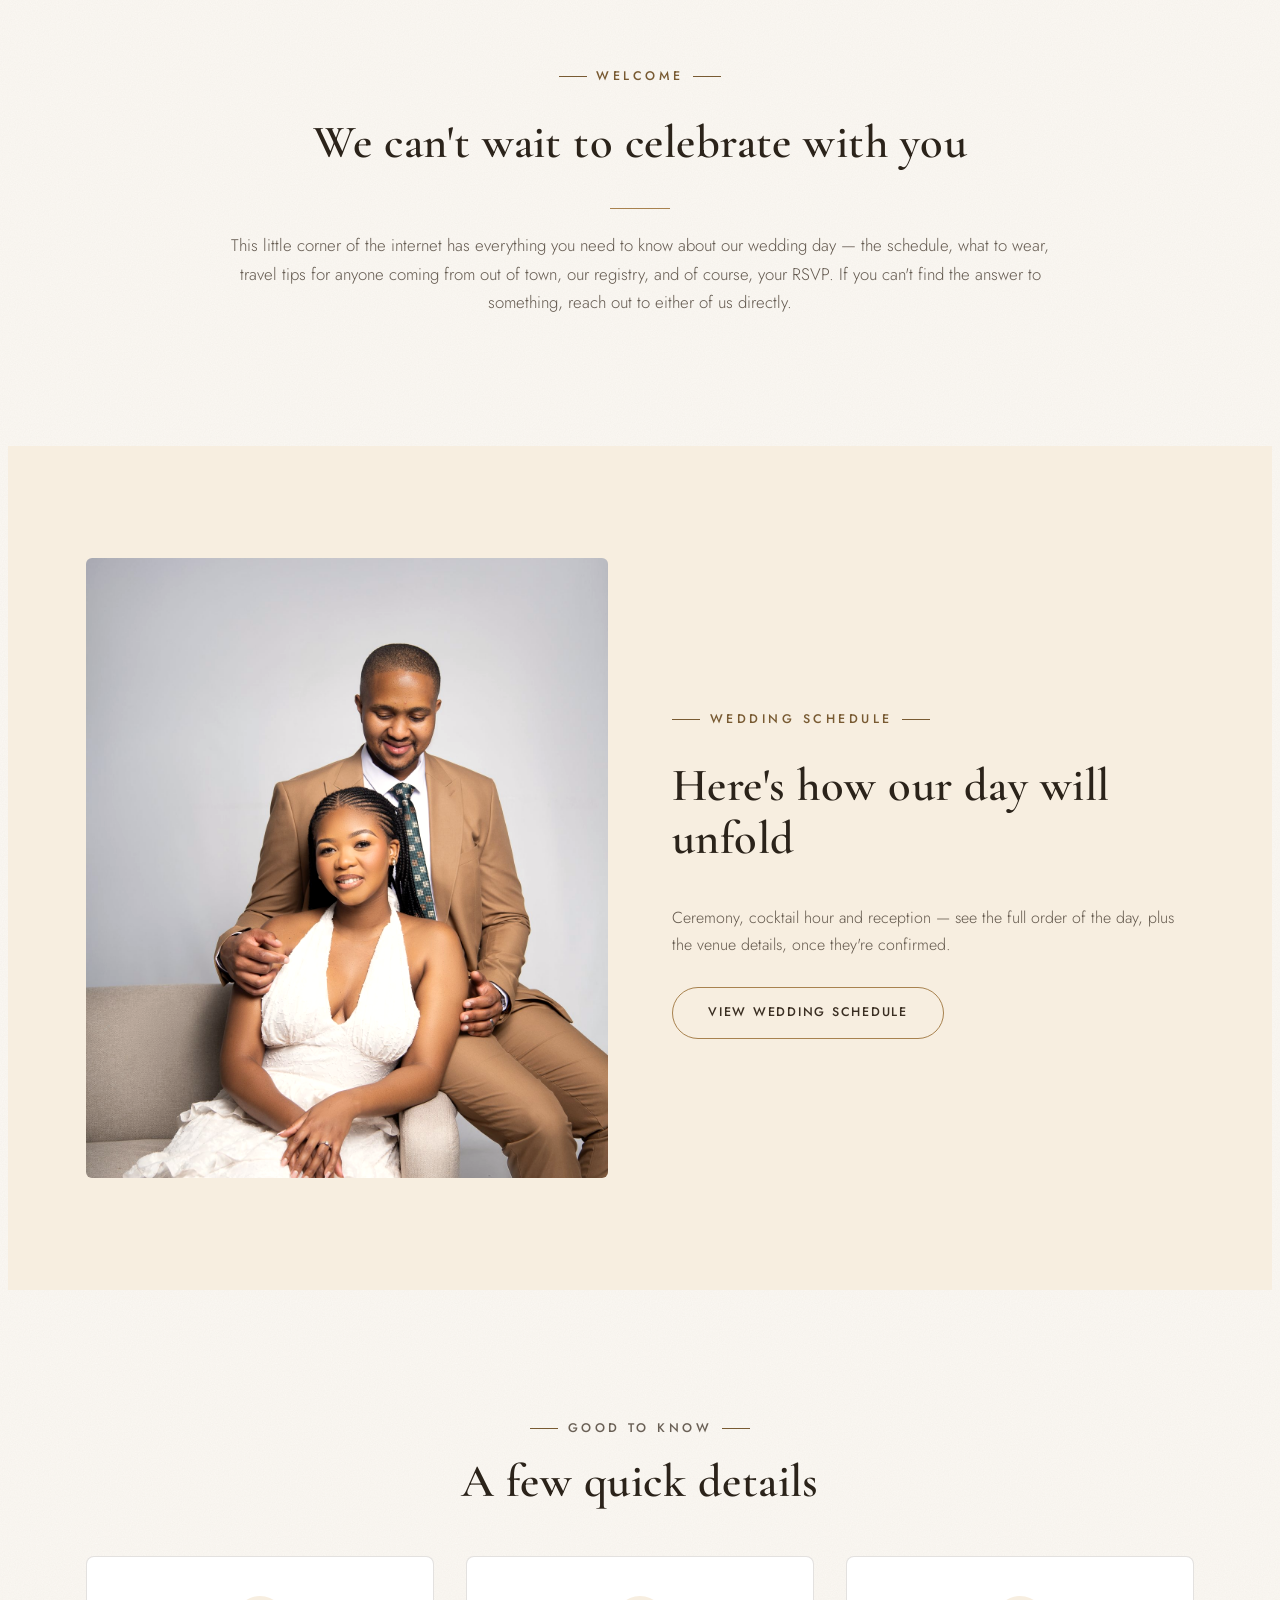
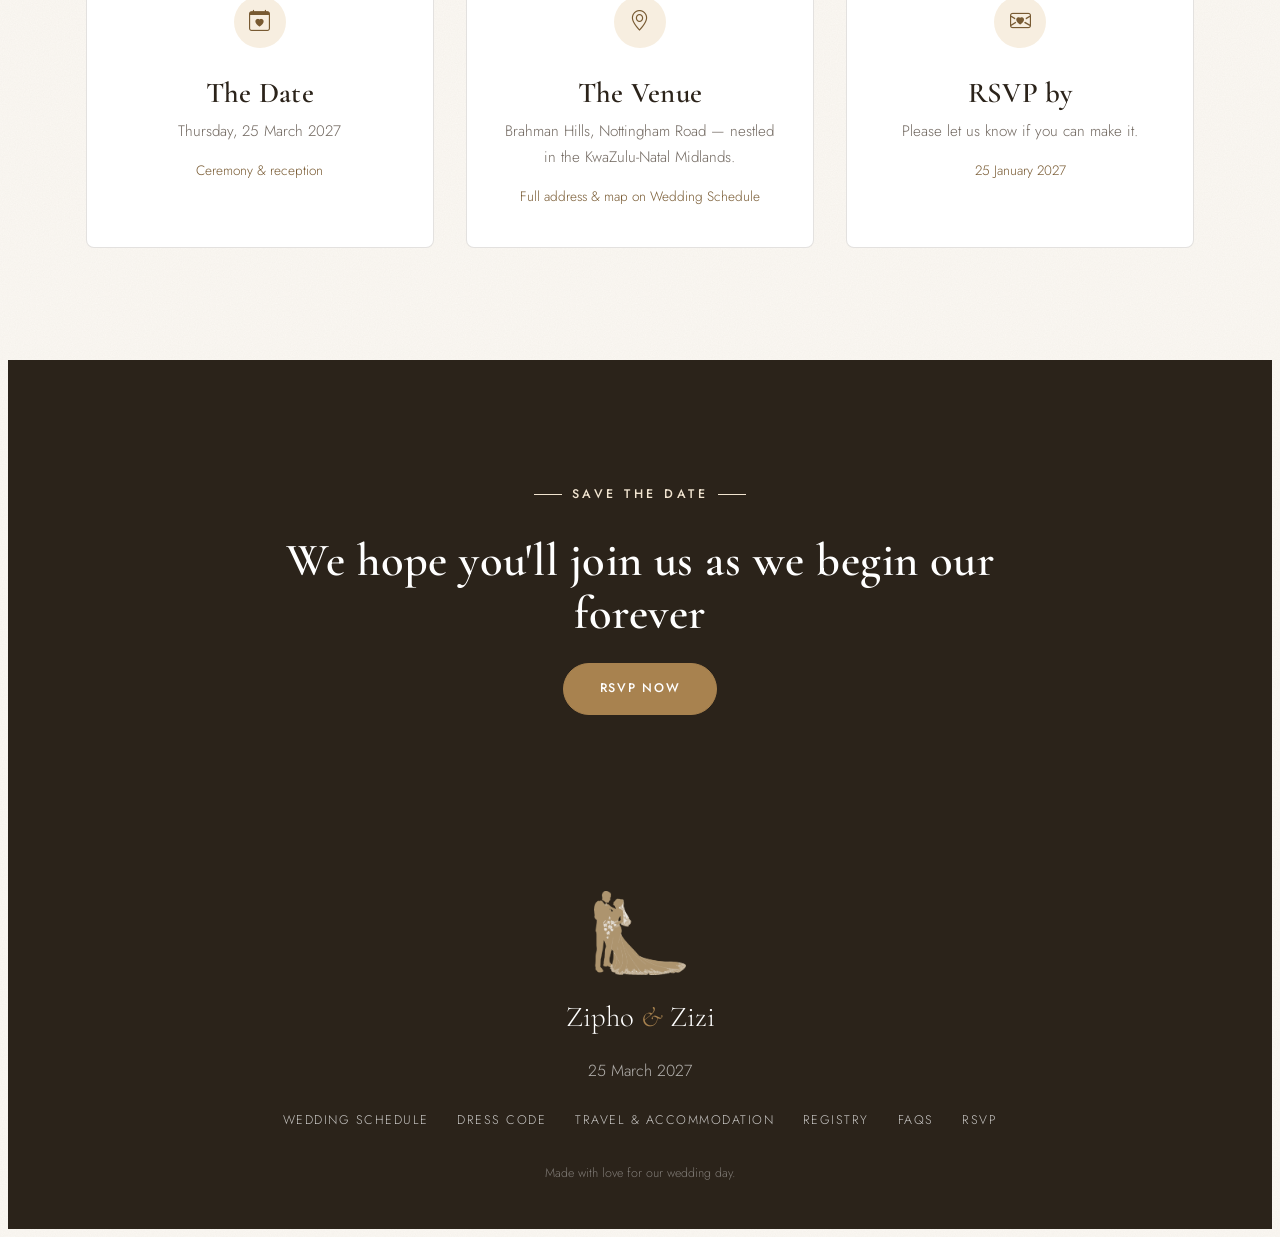
==== commit da3eff39: "v5" ====
--- a/index.html
+++ b/index.html
@@ -4,7 +4,7 @@
   <meta charset="utf-8">
   <meta name="viewport" content="width=device-width, initial-scale=1.0">
   <title>Zipho &amp; Zizi — 25 March 2027</title>
-  <meta name="description" content="Join Zipho and Zizi as they say I do — wedding details, our story, travel information, and RSVP.">
+  <meta name="description" content="Join Zipho and Zizi as they say I do — wedding schedule, dress code, travel information, and RSVP.">
   <meta name="robots" content="index, follow">
   <link rel="icon" type="image/x-icon" href="favicon.ico">
   <link rel="icon" type="image/png" sizes="32x32" href="assets/img/icon-32.png">
@@ -18,12 +18,12 @@
        for your real domain once you have one (see sitemap.xml too). -->
   <meta property="og:type" content="website">
   <meta property="og:title" content="Zipho &amp; Zizi — 25 March 2027">
-  <meta property="og:description" content="Join Zipho and Zizi as they say I do — wedding details, our story, travel information, and RSVP.">
+  <meta property="og:description" content="Join Zipho and Zizi as they say I do — wedding schedule, dress code, travel information, and RSVP.">
   <meta property="og:image" content="https://example.com/assets/img/og-image.png">
   <meta property="og:url" content="https://example.com/index.html">
   <meta name="twitter:card" content="summary_large_image">
   <meta name="twitter:title" content="Zipho &amp; Zizi — 25 March 2027">
-  <meta name="twitter:description" content="Join Zipho and Zizi as they say I do — wedding details, our story, travel information, and RSVP.">
+  <meta name="twitter:description" content="Join Zipho and Zizi as they say I do — wedding schedule, dress code, travel information, and RSVP.">
   <meta name="twitter:image" content="https://example.com/assets/img/og-image.png">
 
   <link rel="preconnect" href="https://fonts.googleapis.com">
@@ -31,8 +31,6 @@
   <link href="https://fonts.googleapis.com/css2?family=Cormorant+Garamond:wght@400;500;600;700&family=Alex+Brush&family=Jost:wght@300;400;500;600&display=swap" rel="stylesheet">
 
   <link href="assets/vendor/bootstrap-icons/bootstrap-icons.css" rel="stylesheet">
-  <link href="assets/vendor/aos/aos.css" rel="stylesheet">
-  <link href="assets/vendor/glightbox/css/glightbox.min.css" rel="stylesheet">
   <link href="assets/css/main.css" rel="stylesheet">
 </head>
 
@@ -44,11 +42,11 @@
       <nav id="navmenu" class="navmenu">
         <ul>
           <li><a href="index.html" class="active">Home</a></li>
-          <li><a href="our-story.html">Our Story</a></li>
-          <li><a href="details.html">Details</a></li>
-          <li><a href="wedding-party.html">Wedding Party</a></li>
-          <li><a href="gallery.html">Gallery</a></li>
-          <li><a href="registry.html">Registry &amp; FAQ</a></li>
+          <li><a href="schedule.html">Wedding Schedule</a></li>
+          <li><a href="dress-code.html">Dress Code</a></li>
+          <li><a href="travel.html">Travel &amp; Accommodation</a></li>
+          <li><a href="registry.html">Registry</a></li>
+          <li><a href="faq.html">FAQs</a></li>
           <li><a href="rsvp.html" class="nav-cta">RSVP</a></li>
         </ul>
         <i class="mobile-nav-toggle d-xl-none bi bi-list"></i>
@@ -96,7 +94,7 @@
 
         <div class="hero-actions">
           <a href="rsvp.html" class="btn-elegant solid">RSVP now</a>
-          <a href="details.html" class="btn-elegant">Event details</a>
+          <a href="schedule.html" class="btn-elegant">Wedding Schedule</a>
         </div>
       </div>
     </section>
@@ -108,23 +106,23 @@
         <h2 style="margin-top:1rem;">We can't wait to celebrate with you</h2>
         <div class="divider center"></div>
         <p style="color:rgba(58,46,34,0.78); font-size:1.05rem;">
-          This little corner of the internet has everything you need to know about our wedding day — our story, the schedule, travel tips for anyone coming from out of town, our registry, and of course, your RSVP. If you can't find the answer to something, reach out to either of us directly.
+          This little corner of the internet has everything you need to know about our wedding day — the schedule, what to wear, travel tips for anyone coming from out of town, our registry, and of course, your RSVP. If you can't find the answer to something, reach out to either of us directly.
         </p>
       </div>
     </section>
 
-    <!-- Story teaser -->
+    <!-- Wedding schedule teaser -->
     <section class="section alt">
       <div class="container">
         <div class="split">
           <img src="assets/img/story-1.jpg" alt="Zipho and Zizi seated together" data-aos="fade-right">
           <div data-aos="fade-left">
-            <p class="eyebrow">Our story</p>
-            <h2 style="margin-top:1rem;">Every love story is beautiful, but ours is our favourite</h2>
+            <p class="eyebrow">Wedding schedule</p>
+            <h2 style="margin-top:1rem;">Here's how our day will unfold</h2>
             <p style="color:rgba(58,46,34,0.78); margin: 1.2rem 0 1.8rem;">
-              From the first conversation to the proposal, it's been a journey worth telling. Read the full story — including the trip that made it official.
+              Ceremony, cocktail hour and reception — see the full order of the day, plus the venue details, once they're confirmed.
             </p>
-            <a href="our-story.html" class="btn-elegant">Read our story</a>
+            <a href="schedule.html" class="btn-elegant">View wedding schedule</a>
           </div>
         </div>
       </div>
@@ -147,8 +145,8 @@
           <div class="card" data-aos="fade-up" data-aos-delay="100">
             <div class="icon"><i class="bi bi-geo-alt"></i></div>
             <h3>The Venue</h3>
-            <p>Venue details to be confirmed — check back soon or see our formal invitation.</p>
-            <span class="meta">Full address on Details page</span>
+            <p>Brahman Hills, Nottingham Road — nestled in the KwaZulu-Natal Midlands.</p>
+            <span class="meta">Full address &amp; map on Wedding Schedule</span>
           </div>
           <div class="card" data-aos="fade-up" data-aos-delay="200">
             <div class="icon"><i class="bi bi-envelope-heart"></i></div>
@@ -177,11 +175,11 @@
       <div class="logo-footer">Zipho <span>&amp;</span> Zizi</div>
       <p>25 March 2027</p>
       <nav>
-        <a href="our-story.html">Our Story</a>
-        <a href="details.html">Details</a>
-        <a href="wedding-party.html">Wedding Party</a>
-        <a href="gallery.html">Gallery</a>
-        <a href="registry.html">Registry &amp; FAQ</a>
+        <a href="schedule.html">Wedding Schedule</a>
+        <a href="dress-code.html">Dress Code</a>
+        <a href="travel.html">Travel &amp; Accommodation</a>
+        <a href="registry.html">Registry</a>
+        <a href="faq.html">FAQs</a>
         <a href="rsvp.html">RSVP</a>
       </nav>
       <p class="fine">Made with love for our wedding day.</p>
@@ -190,8 +188,6 @@
 
   <a href="#" class="scroll-top"><i class="bi bi-arrow-up"></i></a>
 
-  <script src="assets/vendor/aos/aos.js"></script>
-  <script src="assets/vendor/glightbox/js/glightbox.min.js"></script>
   <script src="assets/js/main.js"></script>
 </body>
 </html>
--- a/assets/css/main.css
+++ b/assets/css/main.css
@@ -161,13 +161,18 @@
   top: 0; left: 0; right: 0;
   z-index: 997;
   padding: 1.1rem 0;
-  transition: all 0.4s ease;
+  /* Only padding actually changes (see body.scrolled below) — "transition:
+     all" was also catching backdrop-filter's blur(6px)->none flip when the
+     mobile nav opens/closes and animating it, which is what caused the
+     lag: animating a backdrop blur is expensive, worst on its first run. */
+  transition: padding 0.4s ease;
   background: rgba(251, 248, 243, 0.96);
   box-shadow: 0 4px 24px rgba(58,46,34,0.06);
   backdrop-filter: blur(6px);
 }
 /* The blur creates a rendering glitch behind the full-screen mobile nav
-   overlay in some browsers, so switch it off while that overlay is open. */
+   overlay in some browsers, so switch it off instantly while that overlay
+   is open — no transition should apply to this property. */
 body.mobile-nav-active .header { backdrop-filter: none !important; }
 .header .container-fluid {
   max-width: 1240px;
@@ -189,7 +194,7 @@
 
 .navmenu ul {
   display: flex;
-  gap: 2.4rem;
+  gap: 1.8rem;
   list-style: none;
   margin: 0; padding: 0;
   align-items: center;
@@ -234,7 +239,10 @@
     gap: 1.8rem;
     transform: translateY(-100%);
     opacity: 0;
-    transition: all 0.4s ease;
+    /* Name only what changes (transform/opacity) instead of "all" — cheaper
+       to compute and it won't pick up unrelated property changes. */
+    transition: transform 0.4s ease, opacity 0.4s ease;
+    will-change: transform, opacity;
     z-index: 996;
   }
   .navmenu a { color: var(--espresso) !important; font-size: 1rem; }
@@ -601,6 +609,105 @@
 }
 .registry-card .icon { font-size: 2rem; color: var(--gold); margin-bottom: 1rem; }
 
+/* Modal (Registry / Honeymoon Fund) */
+body.modal-open { overflow: hidden; }
+.modal-overlay {
+  position: fixed;
+  inset: 0;
+  background: rgba(43, 35, 26, 0.6);
+  display: flex;
+  align-items: center;
+  justify-content: center;
+  padding: 1.6rem;
+  z-index: 1000;
+  opacity: 0;
+  visibility: hidden;
+  transition: opacity 0.3s ease, visibility 0s linear 0.3s;
+}
+.modal-overlay.active {
+  opacity: 1;
+  visibility: visible;
+  transition: opacity 0.3s ease, visibility 0s linear 0s;
+}
+.modal-box {
+  position: relative;
+  background: var(--ivory);
+  border-radius: 12px;
+  width: 100%;
+  max-width: 640px;
+  max-height: 85vh;
+  overflow-y: auto;
+  padding: 2.6rem 2.2rem;
+  box-shadow: 0 24px 60px rgba(43, 35, 26, 0.25);
+  transform: translateY(16px);
+  transition: transform 0.35s ease;
+}
+.modal-overlay.active .modal-box { transform: translateY(0); }
+.modal-close {
+  position: absolute;
+  top: 1.1rem; right: 1.1rem;
+  width: 36px; height: 36px;
+  border-radius: 50%;
+  border: 1px solid var(--line);
+  background: var(--white);
+  color: var(--espresso);
+  font-size: 1.4rem;
+  line-height: 1;
+  display: flex;
+  align-items: center;
+  justify-content: center;
+  cursor: pointer;
+  transition: all 0.25s ease;
+}
+.modal-close:hover { background: var(--champagne-soft); border-color: var(--gold); color: var(--gold-dark); }
+.modal-header { text-align: center; margin-bottom: 2rem; }
+.modal-header .eyebrow { justify-content: center; display: inline-flex; }
+
+.registry-items { display: flex; flex-direction: column; gap: 1rem; }
+.registry-item {
+  display: flex;
+  align-items: center;
+  gap: 1.1rem;
+  padding: 0.9rem 1rem;
+  border: 1px solid var(--line);
+  border-radius: 8px;
+  background: var(--white);
+}
+.registry-item-photo {
+  flex-shrink: 0;
+  width: 52px; height: 52px;
+  border-radius: 50%;
+  background: var(--champagne-soft);
+  color: var(--gold-dark);
+  font-size: 1.25rem;
+  display: flex;
+  align-items: center;
+  justify-content: center;
+}
+.registry-item-info { flex: 1; min-width: 0; }
+.registry-item-info h4 {
+  font-family: var(--font-display);
+  font-size: 1.05rem;
+  font-weight: 600;
+  color: var(--charcoal);
+  margin: 0 0 0.2rem;
+}
+.registry-item-info .price {
+  font-size: 0.78rem;
+  text-transform: uppercase;
+  letter-spacing: 0.1em;
+  color: var(--gold-dark);
+}
+.registry-item .btn-elegant.small {
+  flex-shrink: 0;
+  padding: 0.55rem 1.2rem;
+  font-size: 0.68rem;
+}
+@media (max-width: 480px) {
+  .registry-item { flex-wrap: wrap; }
+  .registry-item .btn-elegant.small { margin-left: 68px; }
+}
+
 /* FAQ */
 .faq-item {
   border-bottom: 1px solid var(--line);
@@ -710,11 +817,54 @@
 
 /* Page hero (inner pages) */
 .page-hero {
-  padding: 11rem 0 4rem;
+  padding: 7rem 0 1.5rem;
   text-align: center;
   background: linear-gradient(var(--champagne-soft), var(--ivory));
 }
 .page-hero h1 { font-size: clamp(2.2rem, 5vw, 3.2rem); }
+
+/* Page banner photo — a single wide photo used to open an inner page,
+   pulled from the gallery instead of a dedicated photo-grid page. */
+.page-banner-photo {
+  max-width: 1160px;
+  margin: 0 auto;
+  padding: 0 1.6rem;
+}
+.page-banner-photo img {
+  width: 100%;
+  height: 420px;
+  object-fit: cover;
+  border-radius: 8px;
+}
+@media (max-width: 640px) {
+  .page-banner-photo img { height: 250px; }
+}
+
+/* Dress-code palette swatches */
+.palette-swatches {
+  display: flex;
+  justify-content: center;
+  flex-wrap: wrap;
+  gap: 2.2rem;
+  margin-top: 2.2rem;
+}
+.palette-swatches .swatch {
+  display: flex;
+  flex-direction: column;
+  align-items: center;
+  gap: 0.7rem;
+  font-size: 0.72rem;
+  text-transform: uppercase;
+  letter-spacing: 0.1em;
+  color: var(--gold-dark);
+}
+.palette-swatches .swatch span {
+  display: block;
+  width: 52px; height: 52px;
+  border-radius: 50%;
+  border: 1px solid var(--line);
+  box-shadow: 0 4px 14px rgba(58,46,34,0.08);
+}
 
 /* Scroll top button */
 .scroll-top {
@@ -735,4 +885,8 @@
 /* Utility */
 .text-center { text-align: center; }
 .mt-0 { margin-top: 0; }
-[data-aos] { }
+/* Anchors a cover-fit image to its top edge instead of centering the crop —
+   for wide banners built from a taller source photo where the interesting
+   part (sky, building) sits in the upper portion. */
+.obj-top { object-position: top; }
+.obj-couple { object-position: center 30%; }
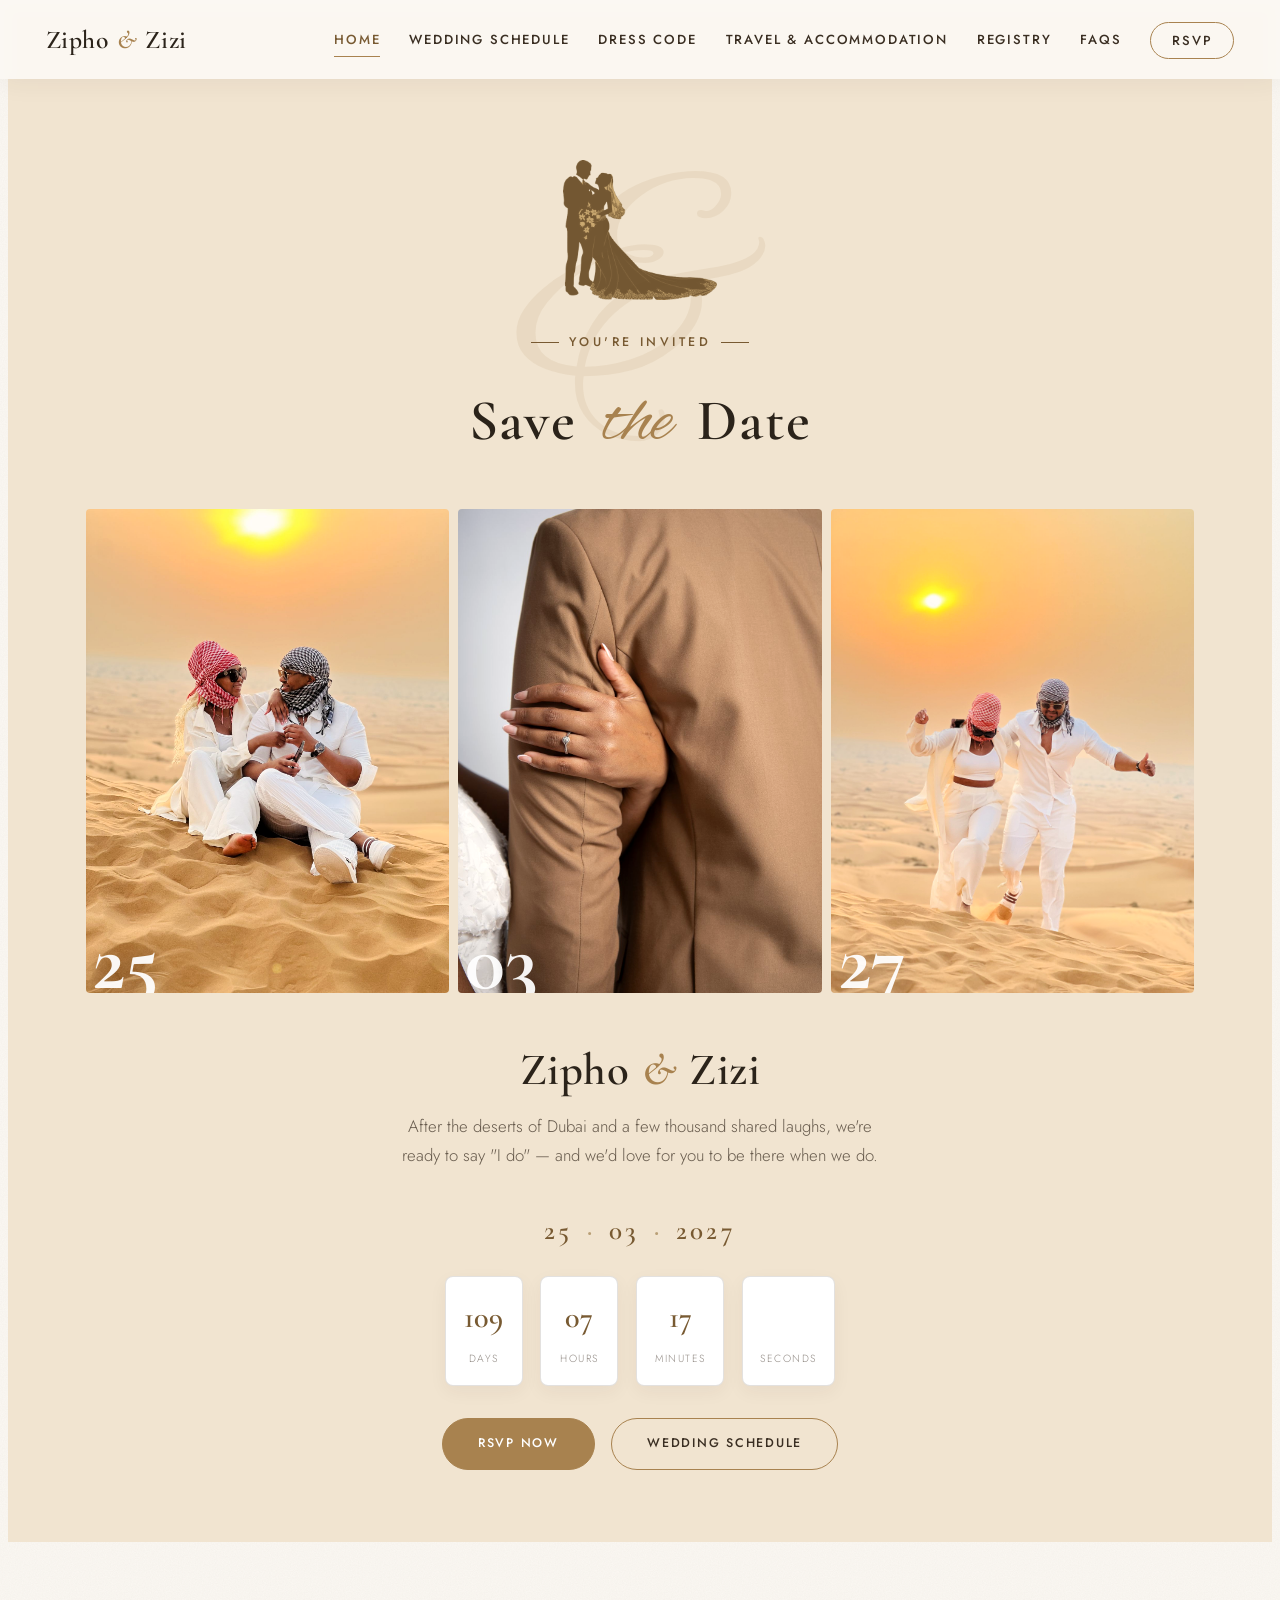
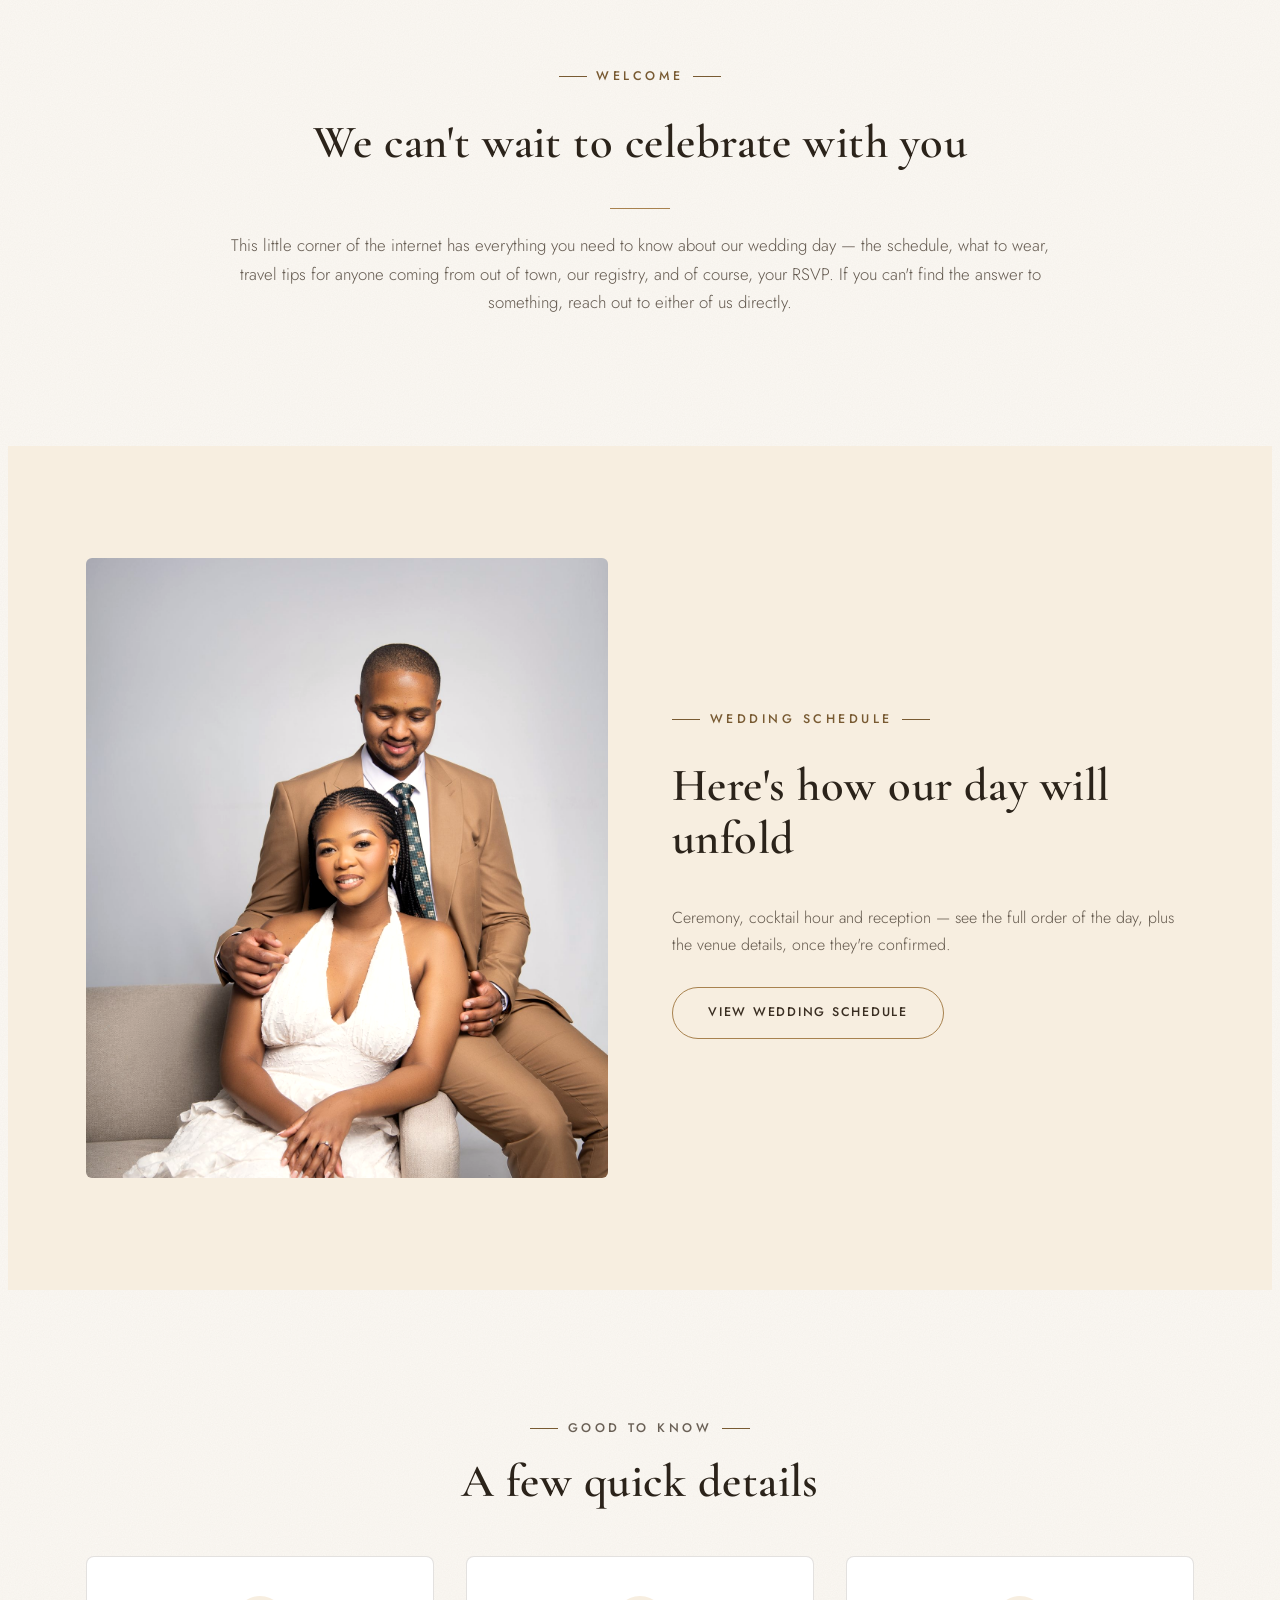
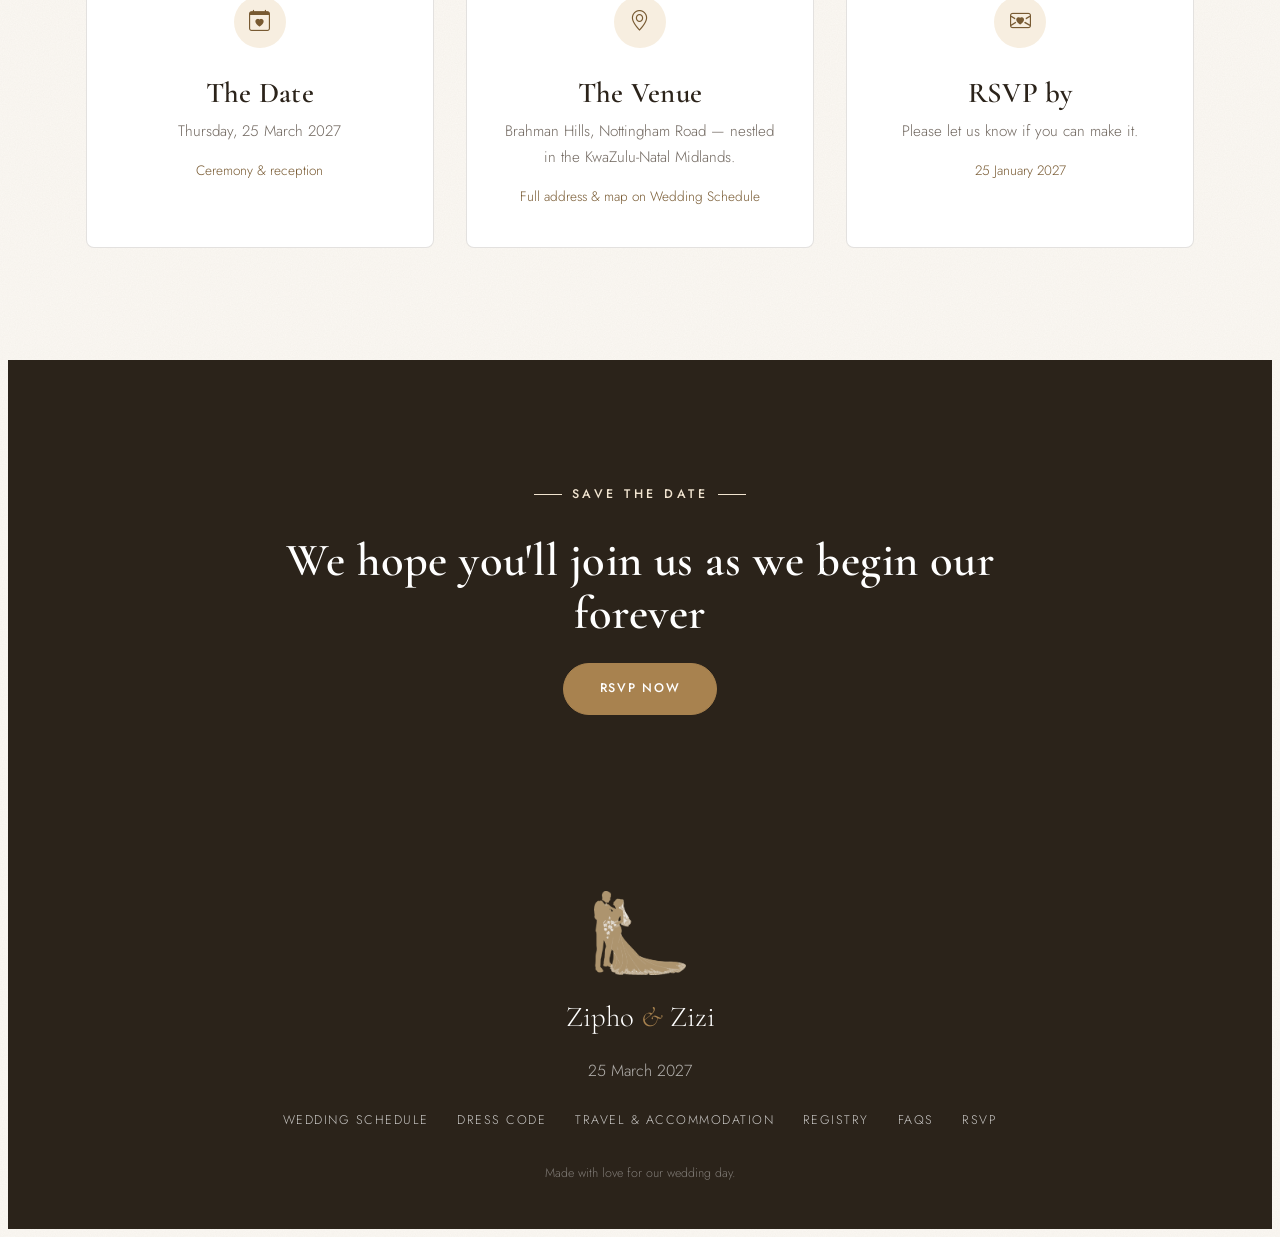
==== commit 3dc7c2fe: "nav menu" ====
--- a/index.html
+++ b/index.html
@@ -49,7 +49,7 @@
           <li><a href="faq.html">FAQs</a></li>
           <li><a href="rsvp.html" class="nav-cta">RSVP</a></li>
         </ul>
-        <i class="mobile-nav-toggle d-xl-none bi bi-list"></i>
+        <button type="button" class="mobile-nav-toggle d-xl-none bi bi-list" aria-controls="navmenu" aria-expanded="false" aria-label="Open navigation menu"></button>
       </nav>
     </div>
   </header>
--- a/assets/css/main.css
+++ b/assets/css/main.css
@@ -223,6 +223,11 @@
   font-size: 1.7rem;
   color: var(--espresso);
   cursor: pointer;
+  line-height: 1;
+  padding: 0.35rem;
+  border: 0;
+  background: transparent;
+  -webkit-tap-highlight-color: transparent;
 }
 
 /* Every page (including the homepage, now that its hero is light too) uses
@@ -230,23 +235,33 @@
 body.scrolled .header { padding: 0.9rem 0; }
 
 @media (max-width: 991px) {
+  .header { backdrop-filter: none; }
   .navmenu ul {
     position: fixed;
     inset: 0;
+    min-height: 100dvh;
     background: var(--ivory);
     flex-direction: column;
     justify-content: center;
     gap: 1.8rem;
-    transform: translateY(-100%);
+    transform: translateY(-1rem);
     opacity: 0;
     /* Name only what changes (transform/opacity) instead of "all" — cheaper
        to compute and it won't pick up unrelated property changes. */
-    transition: transform 0.4s ease, opacity 0.4s ease;
-    will-change: transform, opacity;
+    visibility: hidden;
+    pointer-events: none;
+    transition: transform 0.2s ease, opacity 0.2s ease, visibility 0s linear 0.2s;
     z-index: 996;
   }
   .navmenu a { color: var(--espresso) !important; font-size: 1rem; }
-  body.mobile-nav-active .navmenu ul { transform: translateY(0); opacity: 1; }
+  body.mobile-nav-active { overflow: hidden; }
+  body.mobile-nav-active .navmenu ul {
+    transform: translateY(0);
+    opacity: 1;
+    visibility: visible;
+    pointer-events: auto;
+    transition-delay: 0s;
+  }
   .mobile-nav-toggle { display: block; z-index: 999; position: relative; }
 }
 
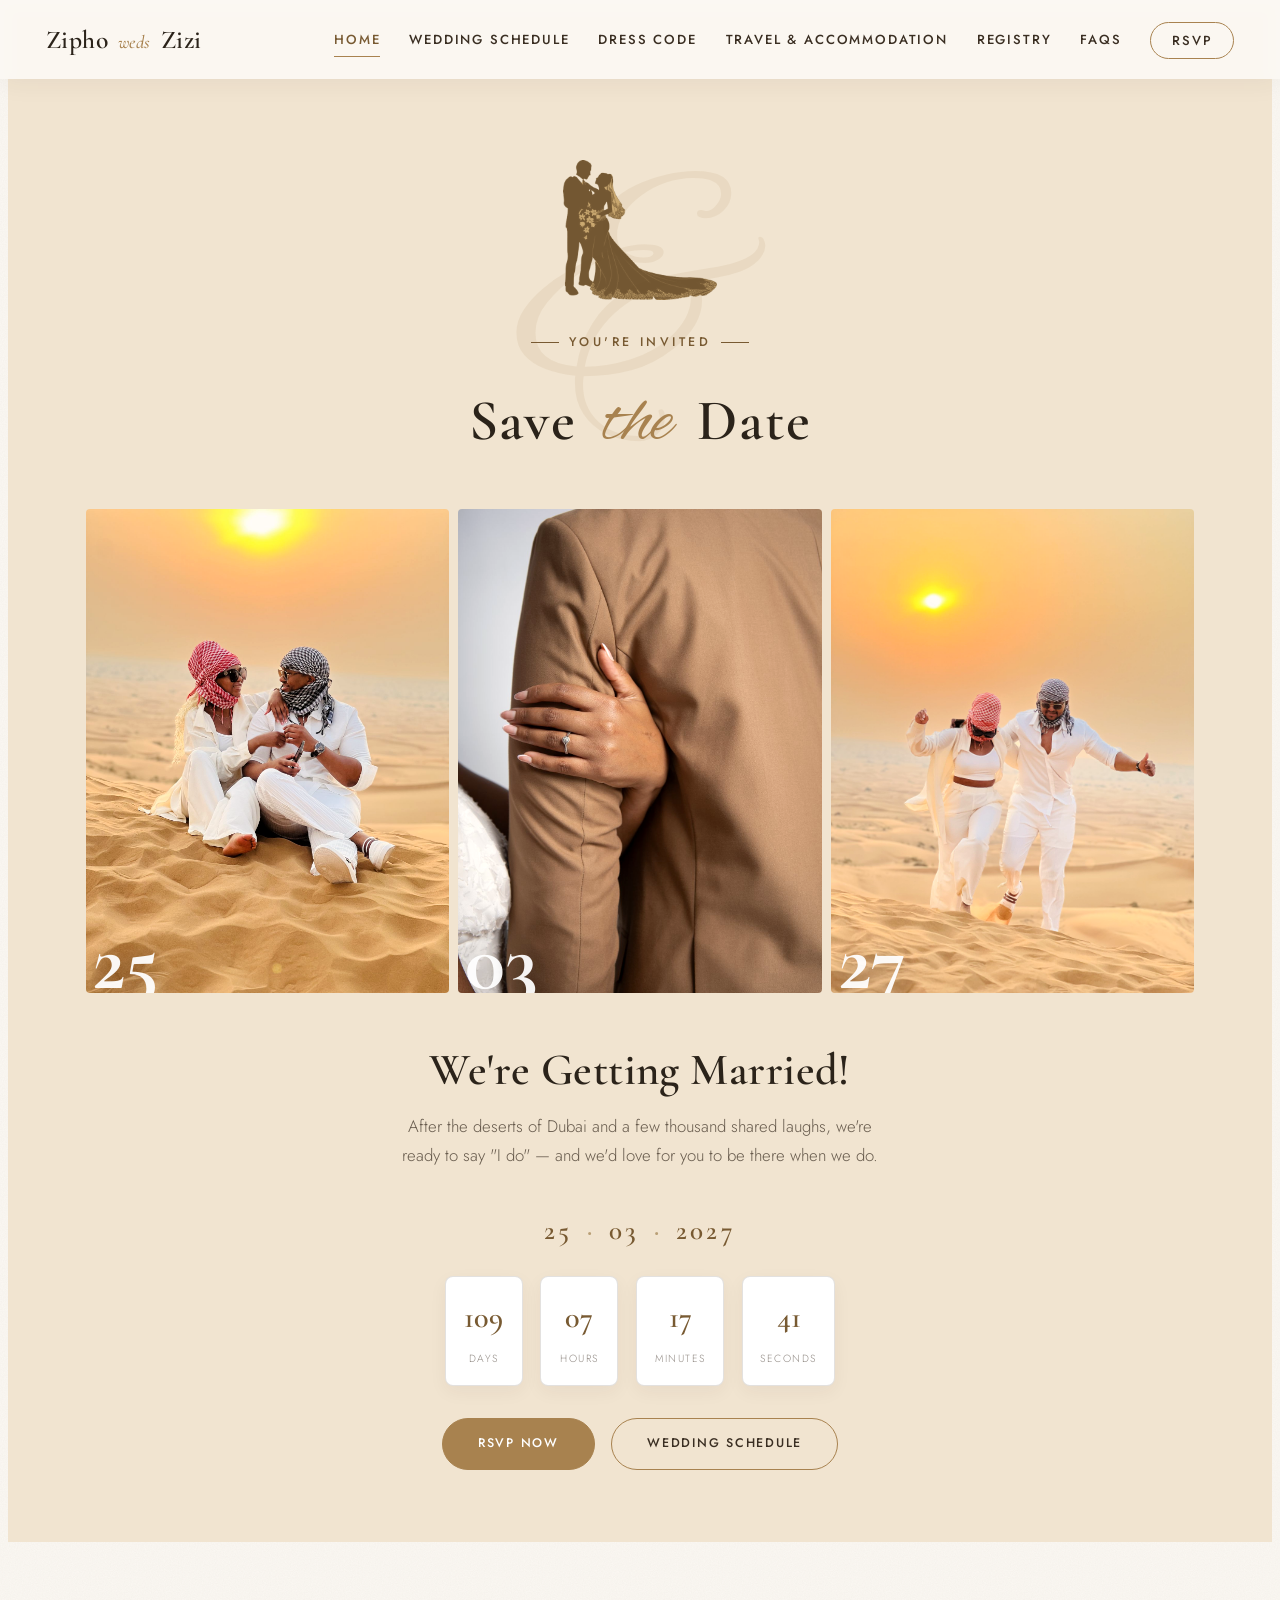
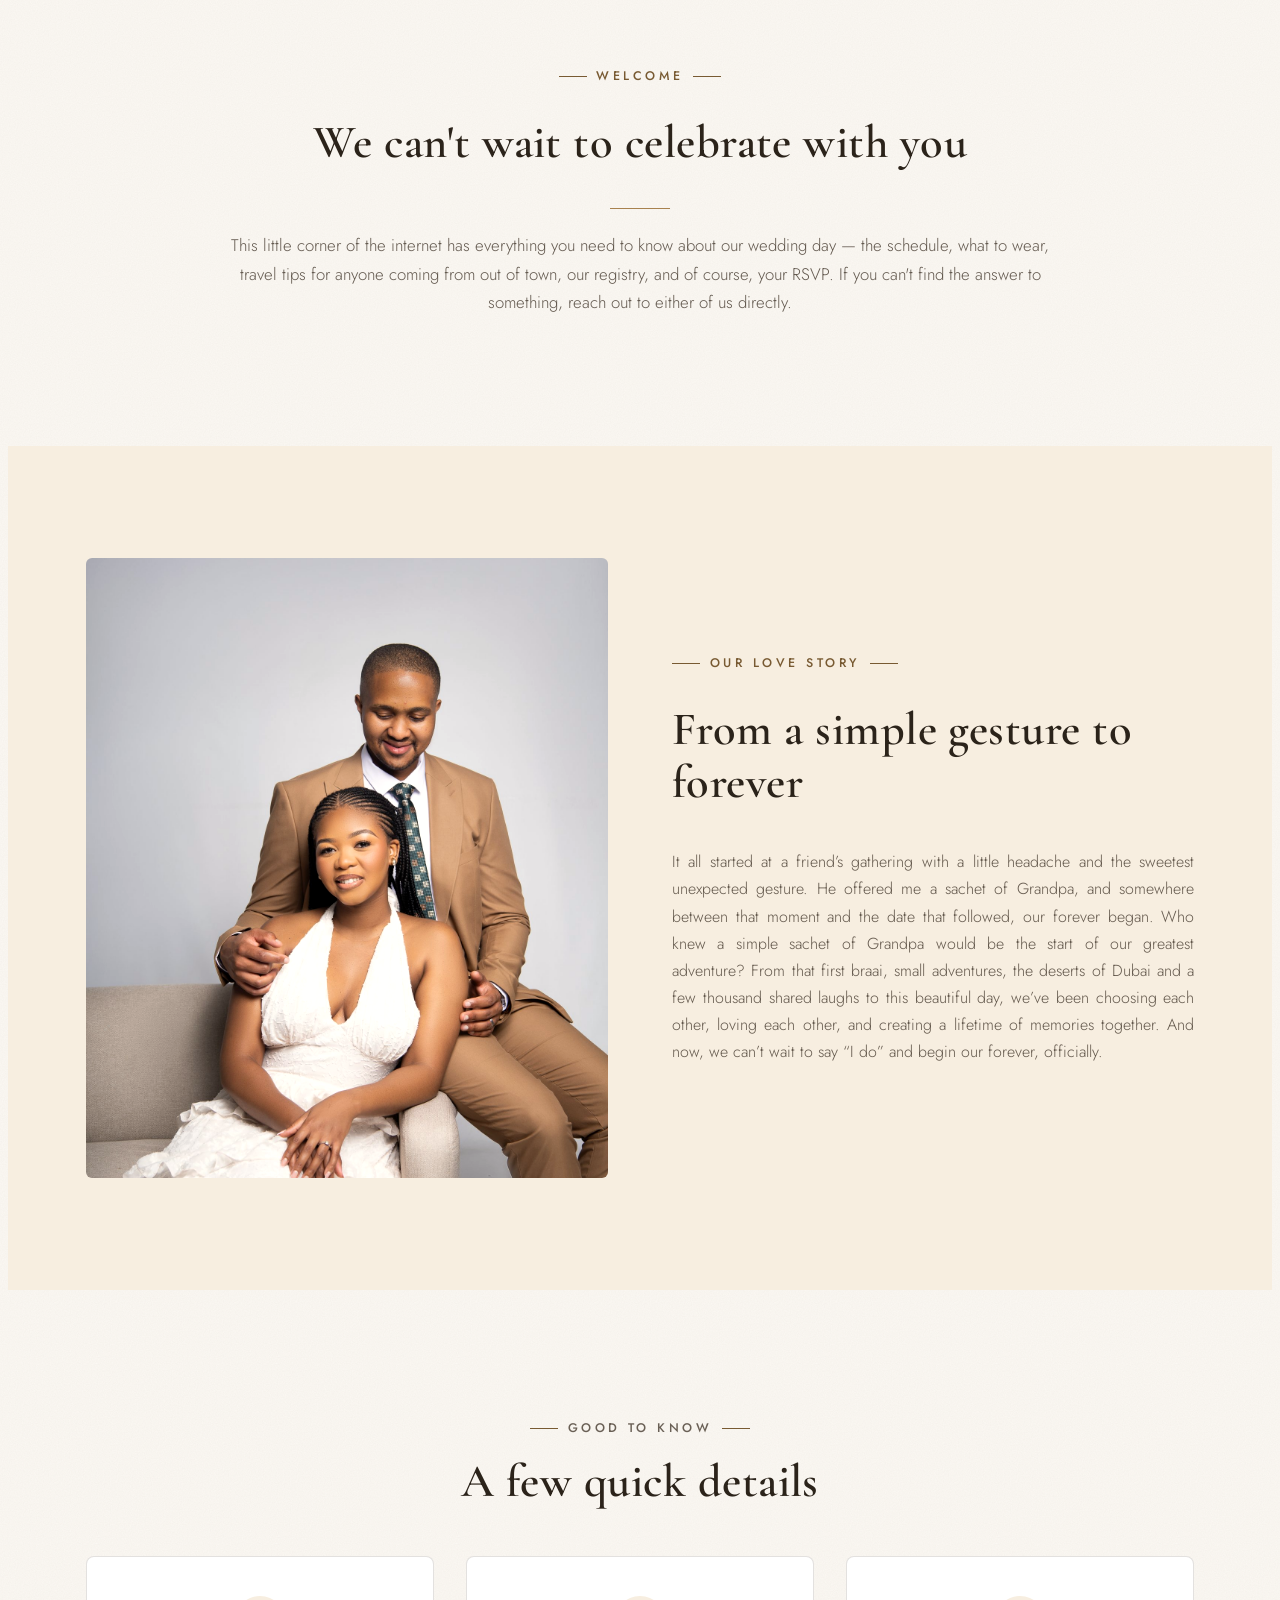
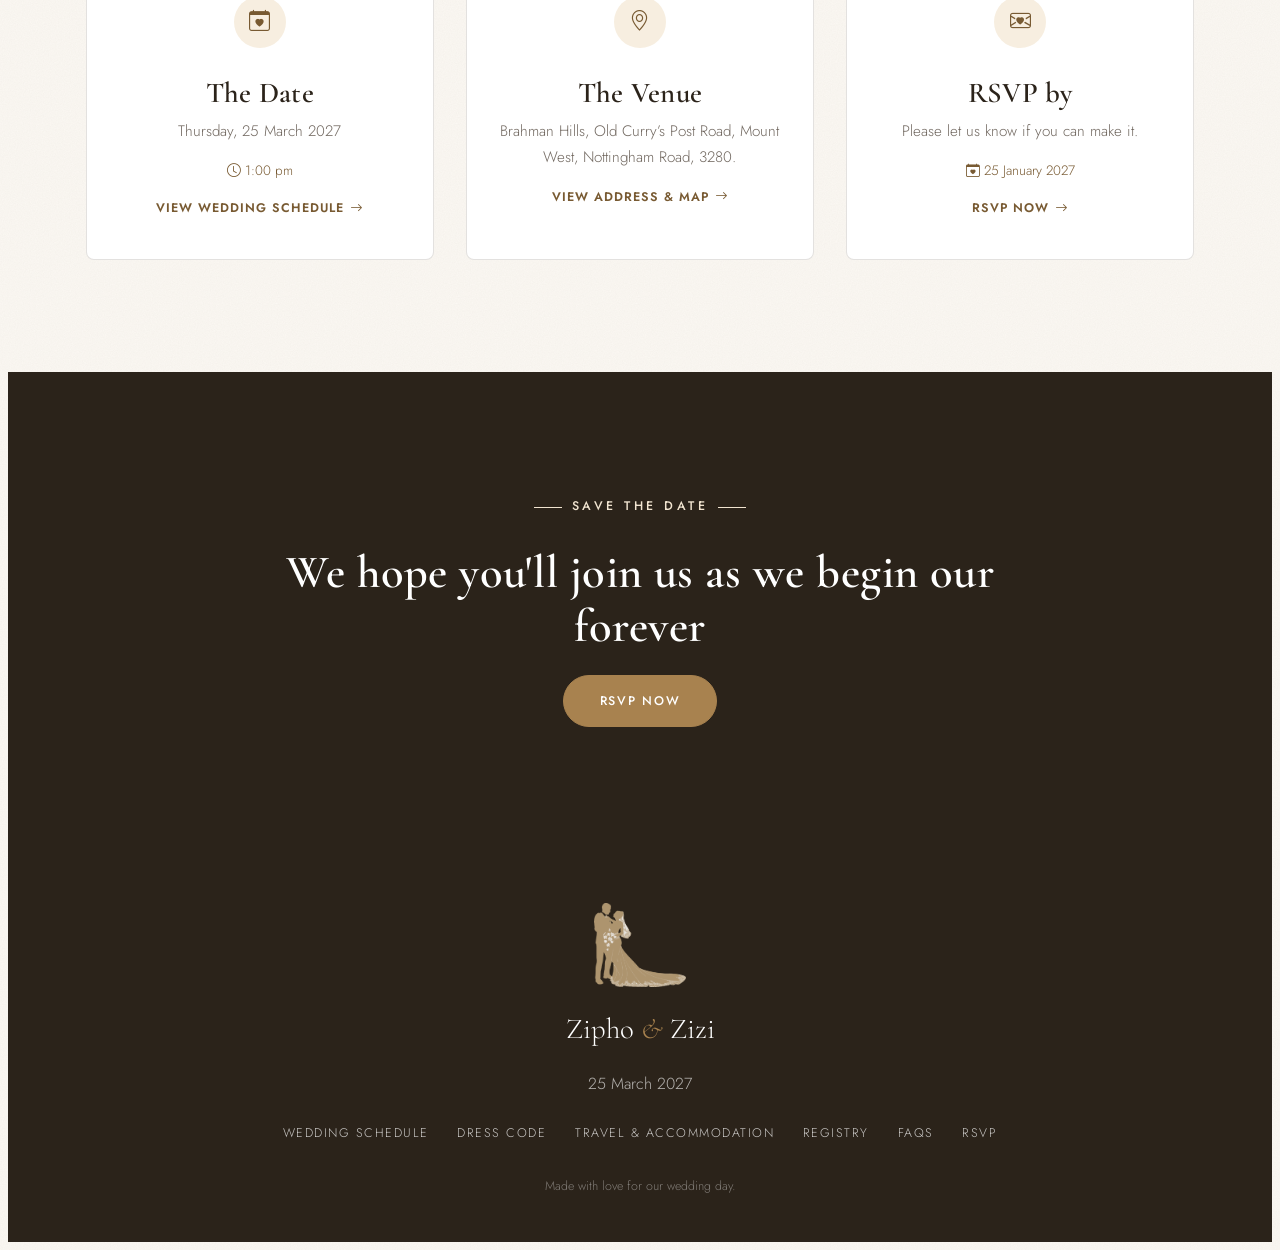
==== commit 4c19aa48: "V6" ====
--- a/index.html
+++ b/index.html
@@ -38,7 +38,7 @@
 
   <header id="header" class="header">
     <div class="container-fluid">
-      <a href="index.html" class="logo">Zipho <span class="amp">&amp;</span> Zizi</a>
+      <a href="index.html" class="logo">Zipho <span class="weds">weds</span> Zizi</a>
       <nav id="navmenu" class="navmenu">
         <ul>
           <li><a href="index.html" class="active">Home</a></li>
@@ -80,7 +80,7 @@
       </div>
 
       <div class="savedate-footer text-center" data-aos="fade-up" data-aos-delay="200">
-        <h2 class="savedate-names">Zipho <span class="amp">&amp;</span> Zizi</h2>
+        <h2 class="savedate-names">We're Getting Married!</h2>
         <p class="hero-lead">After the deserts of Dubai and a few thousand shared laughs, we're ready to say "I do" — and we'd love for you to be there when we do.</p>
 
         <div class="date-line">25 <span>·</span> 03 <span>·</span> 2027</div>
@@ -111,18 +111,17 @@
       </div>
     </section>
 
-    <!-- Wedding schedule teaser -->
+    <!-- Our love story -->
     <section class="section alt">
       <div class="container">
         <div class="split">
           <img src="assets/img/story-1.jpg" alt="Zipho and Zizi seated together" data-aos="fade-right">
           <div data-aos="fade-left">
-            <p class="eyebrow">Wedding schedule</p>
-            <h2 style="margin-top:1rem;">Here's how our day will unfold</h2>
-            <p style="color:rgba(58,46,34,0.78); margin: 1.2rem 0 1.8rem;">
-              Ceremony, cocktail hour and reception — see the full order of the day, plus the venue details, once they're confirmed.
+            <p class="eyebrow">Our love story</p>
+            <h2 style="margin-top:1rem;">From a simple gesture to forever</h2>
+            <p class="love-story-copy" style="color:rgba(58,46,34,0.78); margin: 1.2rem 0 1.8rem;">
+              It all started at a friend’s gathering with a little headache and the sweetest unexpected gesture. He offered me a sachet of Grandpa, and somewhere between that moment and the date that followed, our forever began. Who knew a simple sachet of Grandpa would be the start of our greatest adventure? From that first braai, small adventures, the deserts of Dubai and a few thousand shared laughs to this beautiful day, we’ve been choosing each other, loving each other, and creating a lifetime of memories together. And now, we can’t wait to say “I do” and begin our forever, officially.
             </p>
-            <a href="schedule.html" class="btn-elegant">View wedding schedule</a>
           </div>
         </div>
       </div>
@@ -140,19 +139,21 @@
             <div class="icon"><i class="bi bi-calendar-heart"></i></div>
             <h3>The Date</h3>
             <p>Thursday, 25 March 2027</p>
-            <span class="meta">Ceremony &amp; reception</span>
+            <span class="meta"><i class="bi bi-clock"></i> 1:00 pm</span>
+            <a href="schedule.html#wedding-schedule" class="card-link">View wedding schedule <i class="bi bi-arrow-right"></i></a>
           </div>
           <div class="card" data-aos="fade-up" data-aos-delay="100">
             <div class="icon"><i class="bi bi-geo-alt"></i></div>
             <h3>The Venue</h3>
-            <p>Brahman Hills, Nottingham Road — nestled in the KwaZulu-Natal Midlands.</p>
-            <span class="meta">Full address &amp; map on Wedding Schedule</span>
+            <p>Brahman Hills, Old Curry’s Post Road, Mount West, Nottingham Road, 3280.</p>
+            <a href="schedule.html#venue" class="card-link">View address &amp; map <i class="bi bi-arrow-right"></i></a>
           </div>
           <div class="card" data-aos="fade-up" data-aos-delay="200">
             <div class="icon"><i class="bi bi-envelope-heart"></i></div>
             <h3>RSVP by</h3>
             <p>Please let us know if you can make it.</p>
-            <span class="meta">25 January 2027</span>
+            <span class="meta"><i class="bi bi-calendar-heart"></i> 25 January 2027</span>
+            <a href="rsvp.html" class="card-link">RSVP now <i class="bi bi-arrow-right"></i></a>
           </div>
         </div>
       </div>
--- a/assets/css/main.css
+++ b/assets/css/main.css
@@ -190,7 +190,13 @@
   letter-spacing: 0.02em;
   transition: color 0.4s ease;
 }
-.logo span.amp { color: var(--gold); padding: 0 0.15rem; font-style: italic; }
+.logo span.weds {
+  color: var(--gold);
+  padding: 0 0.2rem;
+  font-size: 0.72em;
+  font-style: italic;
+  font-weight: 500;
+}
 
 .navmenu ul {
   display: flex;
@@ -442,6 +448,7 @@
 .split img { border-radius: 6px; width: 100%; height: 100%; object-fit: cover; max-height: 620px; }
 .split.reverse { direction: rtl; }
 .split.reverse > * { direction: ltr; }
+.love-story-copy { text-align: justify; text-justify: inter-word; }
 
 .divider {
   width: 60px; height: 1px; background: var(--gold);
@@ -554,6 +561,19 @@
 .card h3 { margin-bottom: 0.6rem; }
 .card p { color: rgba(58,46,34,0.72); font-size: 0.95rem; margin: 0; }
 .card .meta { display:block; margin-top: 0.9rem; font-size: 0.85rem; color: var(--gold-dark); }
+.card .card-link {
+  display: inline-flex;
+  align-items: center;
+  gap: 0.4rem;
+  margin-top: 1rem;
+  color: var(--gold-dark);
+  font-size: 0.78rem;
+  font-weight: 600;
+  letter-spacing: 0.08em;
+  text-transform: uppercase;
+}
+.card .card-link:hover { text-decoration: underline; }
+.section[id] { scroll-margin-top: 5.5rem; }
 
 /* Wedding party */
 .party-grid {
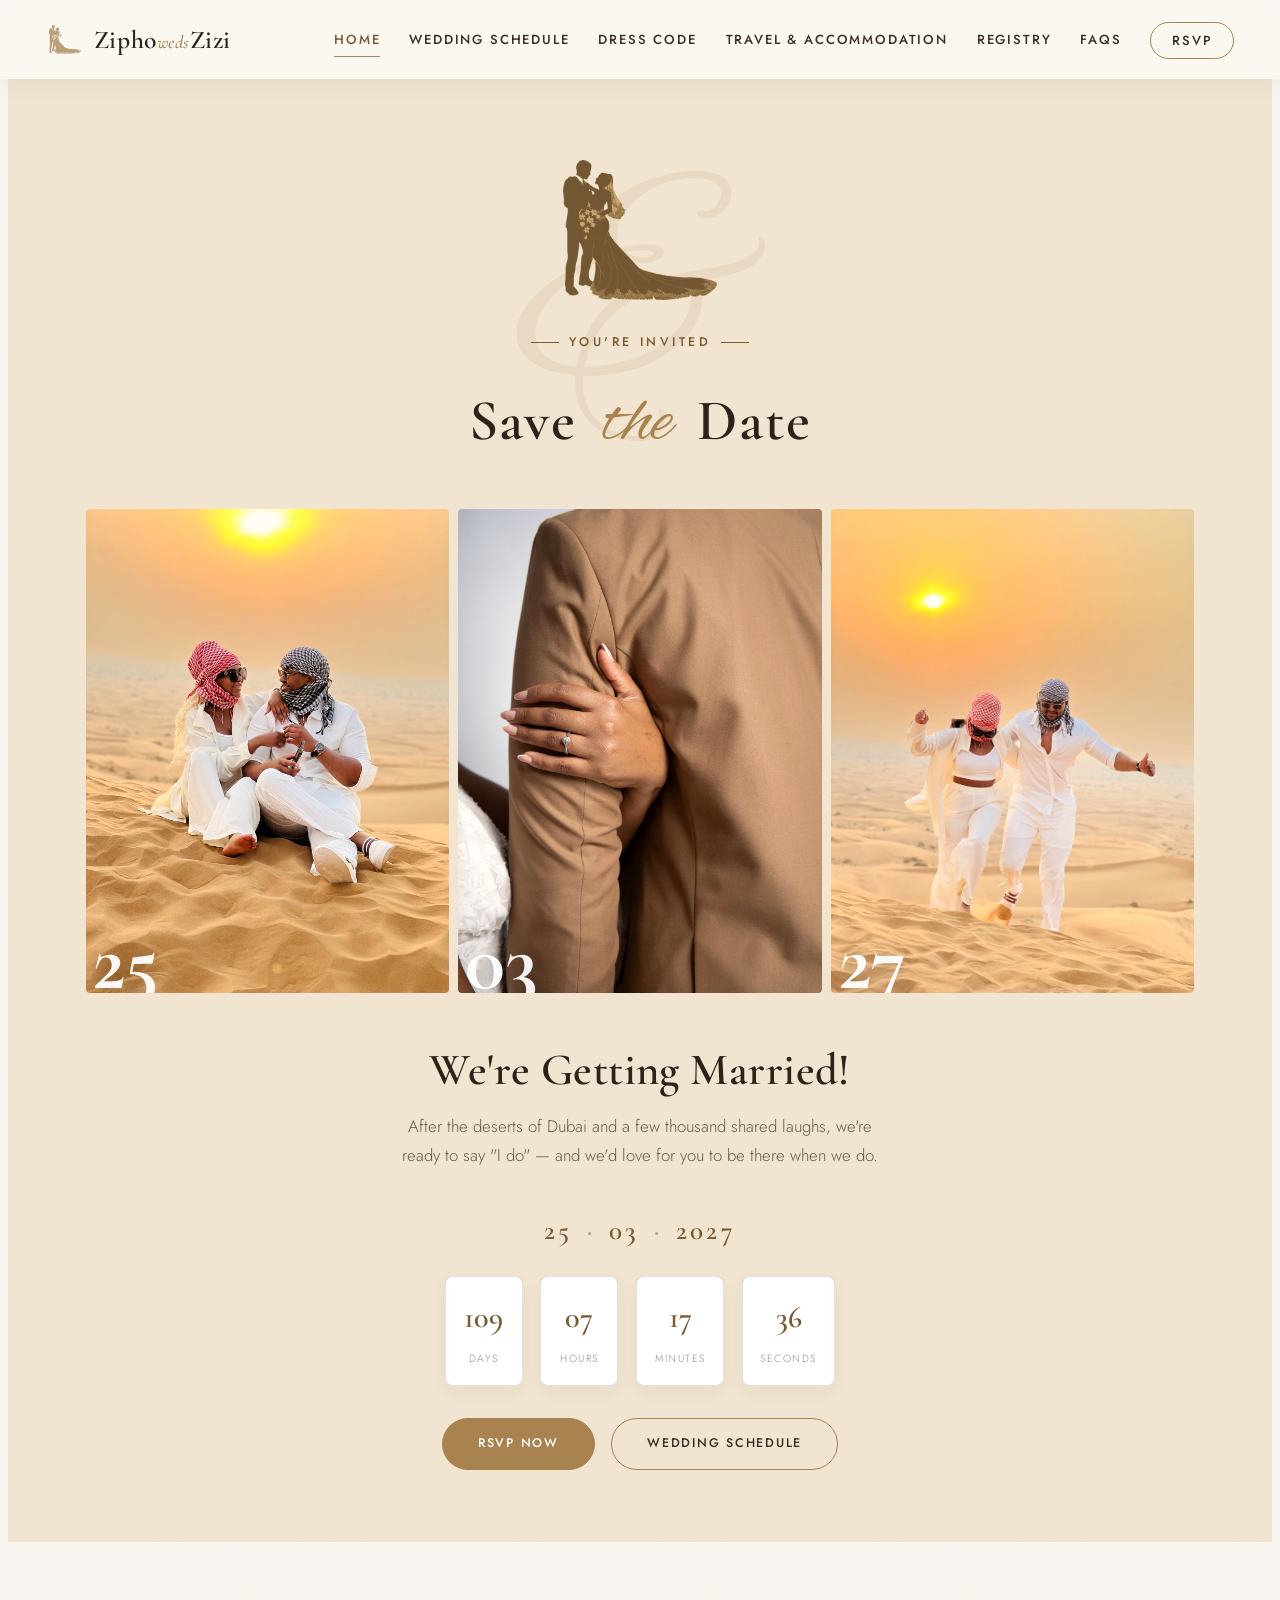
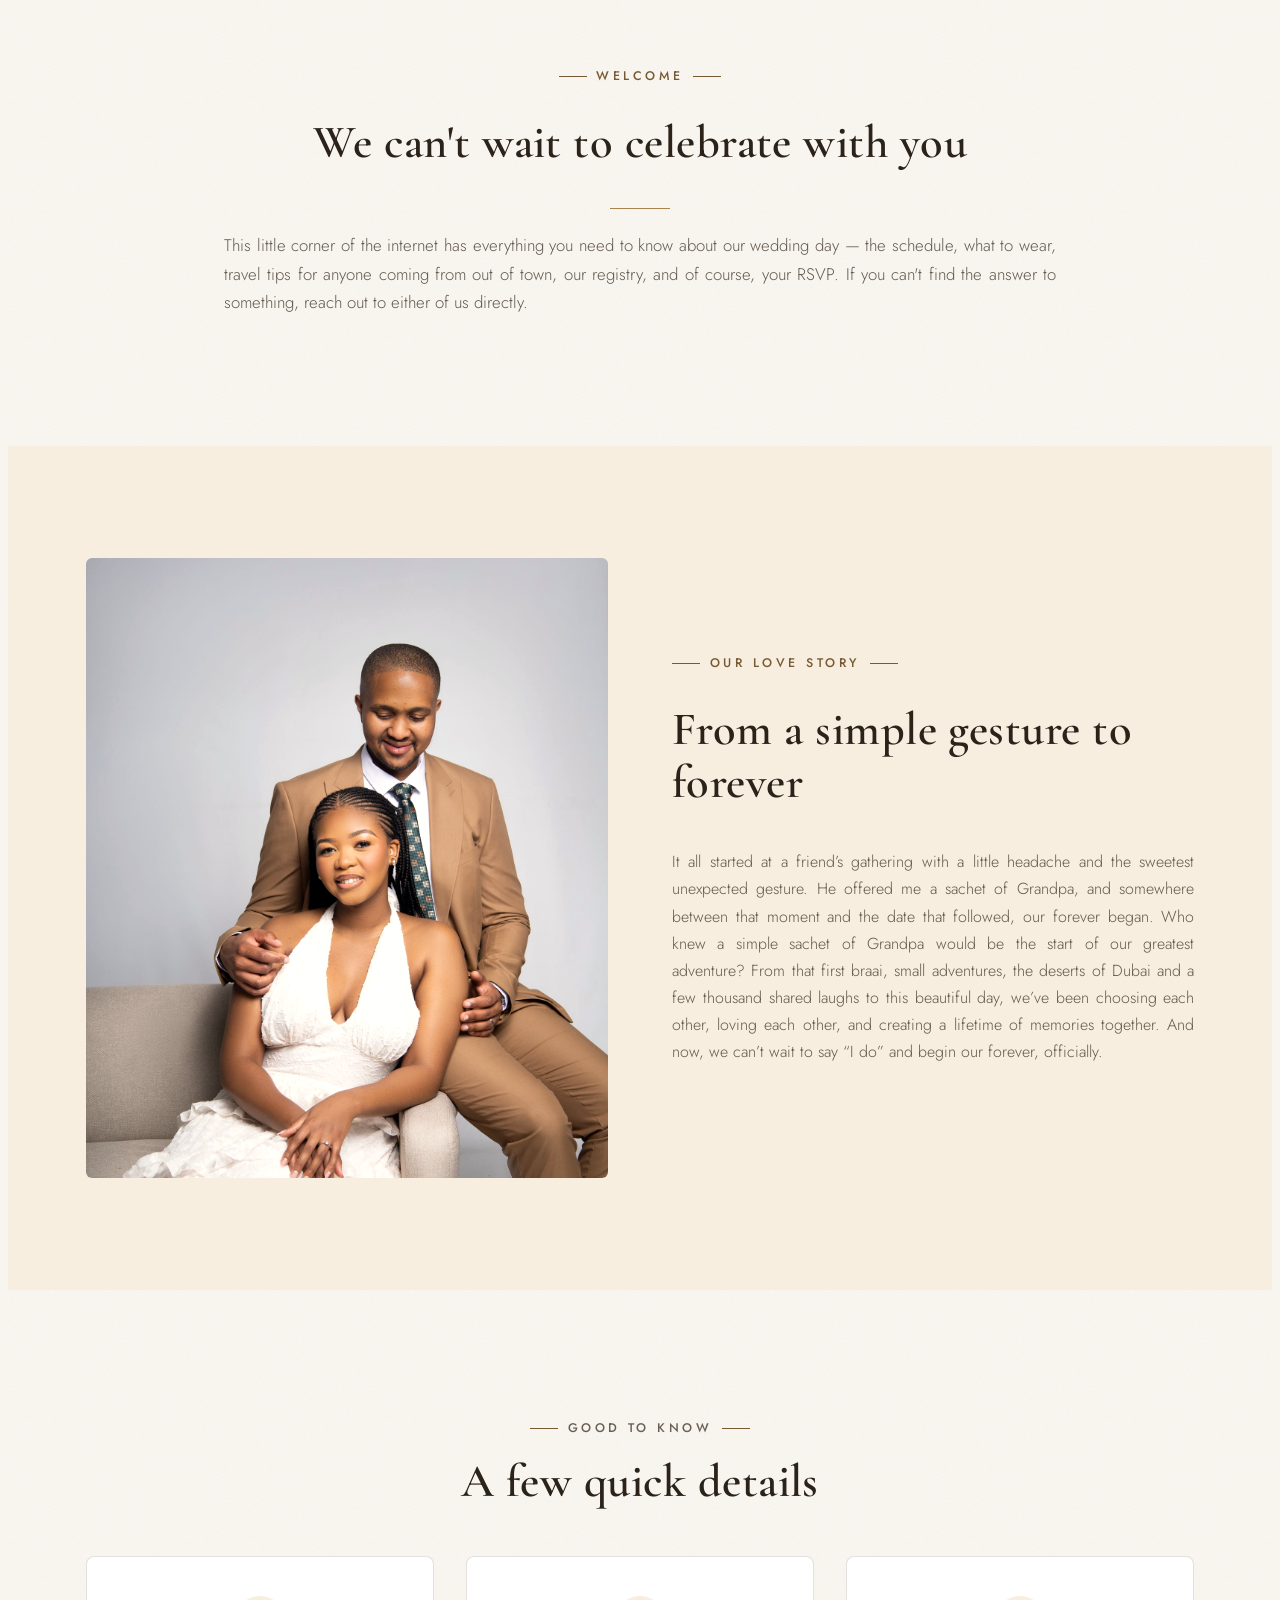
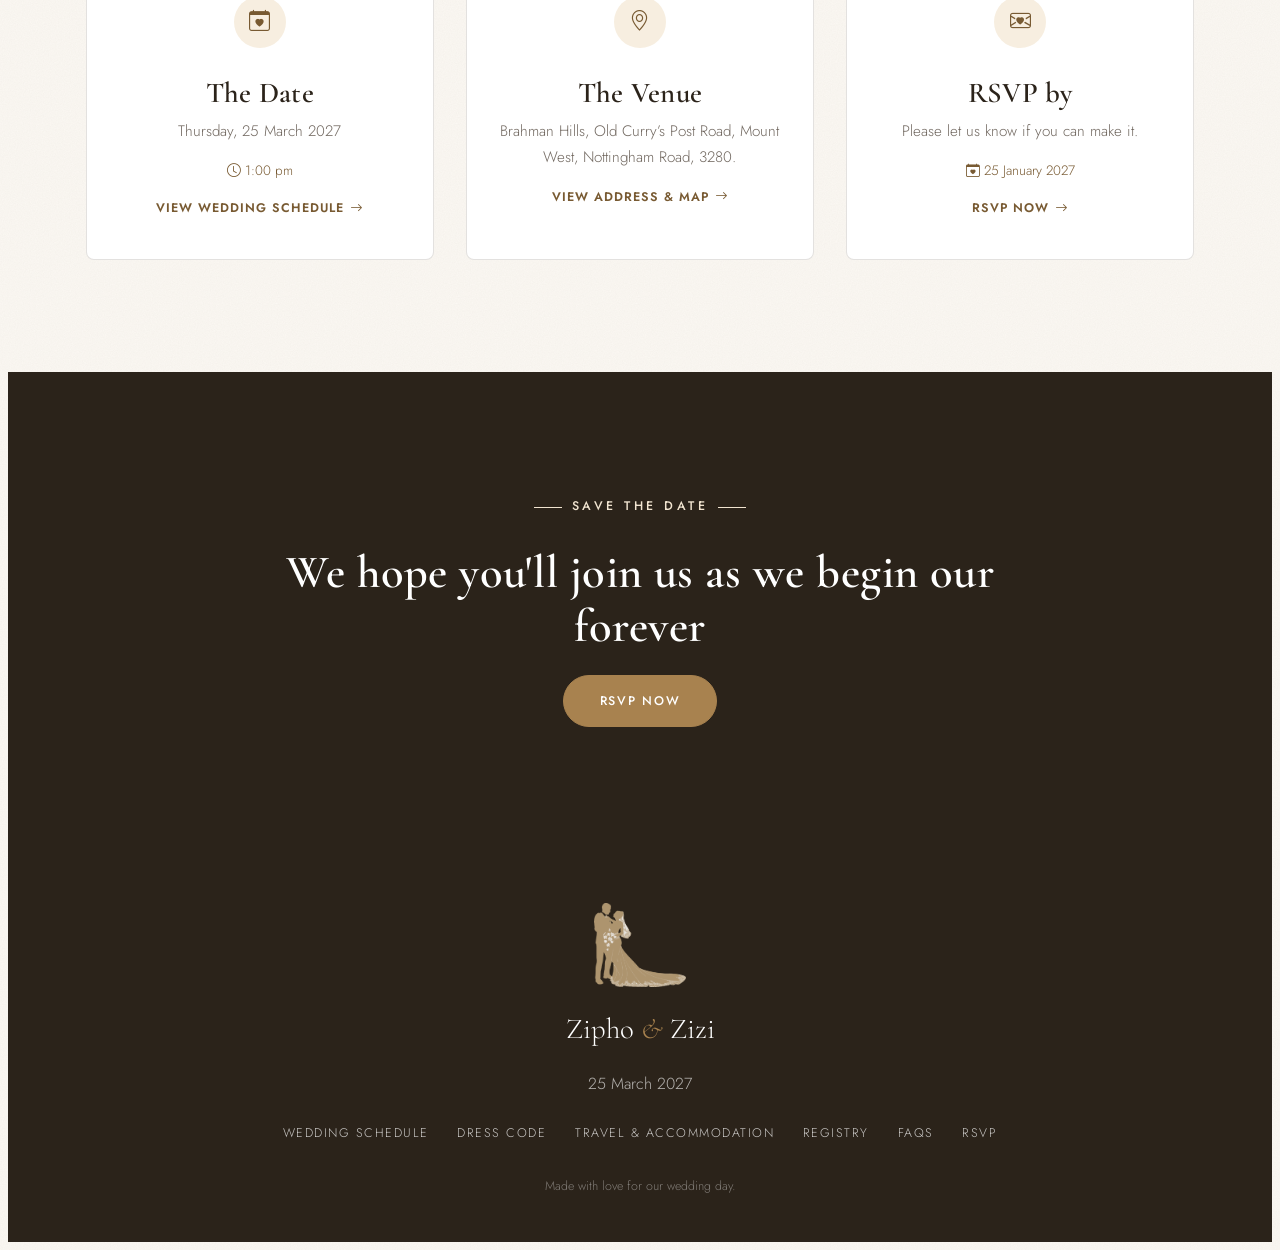
==== commit b624fa7f: "Final version" ====
--- a/index.html
+++ b/index.html
@@ -38,7 +38,7 @@
 
   <header id="header" class="header">
     <div class="container-fluid">
-      <a href="index.html" class="logo">Zipho <span class="weds">weds</span> Zizi</a>
+      <a href="index.html" class="logo"><img src="assets/img/icon-transparent-light.png" alt="" class="nav-brand-icon" width="470" height="425" aria-hidden="true"> <span>Zipho<span class="weds">weds</span>Zizi</span></a>
       <nav id="navmenu" class="navmenu">
         <ul>
           <li><a href="index.html" class="active">Home</a></li>
@@ -48,6 +48,7 @@
           <li><a href="registry.html">Registry</a></li>
           <li><a href="faq.html">FAQs</a></li>
           <li><a href="rsvp.html" class="nav-cta">RSVP</a></li>
+          <li class="mobile-menu-mark" aria-hidden="true"><img src="assets/img/icon-transparent-light.png" alt="" width="470" height="425"></li>
         </ul>
         <button type="button" class="mobile-nav-toggle d-xl-none bi bi-list" aria-controls="navmenu" aria-expanded="false" aria-label="Open navigation menu"></button>
       </nav>
@@ -105,7 +106,7 @@
         <p class="eyebrow">Welcome</p>
         <h2 style="margin-top:1rem;">We can't wait to celebrate with you</h2>
         <div class="divider center"></div>
-        <p style="color:rgba(58,46,34,0.78); font-size:1.05rem;">
+        <p class="prose" style="color:rgba(58,46,34,0.78); font-size:1.05rem;">
           This little corner of the internet has everything you need to know about our wedding day — the schedule, what to wear, travel tips for anyone coming from out of town, our registry, and of course, your RSVP. If you can't find the answer to something, reach out to either of us directly.
         </p>
       </div>
@@ -119,7 +120,7 @@
           <div data-aos="fade-left">
             <p class="eyebrow">Our love story</p>
             <h2 style="margin-top:1rem;">From a simple gesture to forever</h2>
-            <p class="love-story-copy" style="color:rgba(58,46,34,0.78); margin: 1.2rem 0 1.8rem;">
+            <p class="love-story-copy prose" style="color:rgba(58,46,34,0.78); margin: 1.2rem 0 1.8rem;">
               It all started at a friend’s gathering with a little headache and the sweetest unexpected gesture. He offered me a sachet of Grandpa, and somewhere between that moment and the date that followed, our forever began. Who knew a simple sachet of Grandpa would be the start of our greatest adventure? From that first braai, small adventures, the deserts of Dubai and a few thousand shared laughs to this beautiful day, we’ve been choosing each other, loving each other, and creating a lifetime of memories together. And now, we can’t wait to say “I do” and begin our forever, officially.
             </p>
           </div>
--- a/assets/css/main.css
+++ b/assets/css/main.css
@@ -182,17 +182,27 @@
   align-items: center;
 }
 .logo {
+  display: inline-flex;
+  align-items: center;
+  gap: 0.65rem;
   font-family: var(--font-display);
   font-size: 1.6rem;
   font-weight: 600;
   color: var(--charcoal);
   margin-right: auto;
   letter-spacing: 0.02em;
+  white-space: nowrap;
   transition: color 0.4s ease;
+}
+.nav-brand-icon {
+  width: 38px;
+  height: 38px;
+  padding: 3px;
+  object-fit: contain;
+  flex: 0 0 auto;
 }
 .logo span.weds {
   color: var(--gold);
-  padding: 0 0.2rem;
   font-size: 0.72em;
   font-style: italic;
   font-weight: 500;
@@ -235,13 +245,37 @@
   background: transparent;
   -webkit-tap-highlight-color: transparent;
 }
+.mobile-menu-mark { display: none; }
 
 /* Every page (including the homepage, now that its hero is light too) uses
    the same solid header; scrolling just tightens the padding a touch. */
 body.scrolled .header { padding: 0.9rem 0; }
 
-@media (max-width: 991px) {
+@media (max-width: 1199px) {
   .header { backdrop-filter: none; }
+  .nav-brand-icon { display: none; }
+  .mobile-menu-mark {
+    display: flex;
+    justify-content: center;
+    width: 100%;
+    margin-top: 4rem;
+    position: relative;
+    padding-bottom: 1px;
+  }
+  .mobile-menu-mark::after {
+    content: "";
+    position: absolute;
+    left: 50%;
+    bottom: 0;
+    width: 92px;
+    height: 1px;
+    transform: translateX(-50%);
+    background: linear-gradient(90deg, transparent, var(--gold) 5%, var(--gold) 10%, transparent);
+  }
+  .mobile-menu-mark img {
+    width: 70px;
+    height: auto;
+  }
   .navmenu ul {
     position: fixed;
     inset: 0;
@@ -271,6 +305,17 @@
   .mobile-nav-toggle { display: block; z-index: 999; position: relative; }
 }
 
+@media (max-width: 1199px) and (max-height: 650px) {
+  .navmenu ul {
+    justify-content: flex-start;
+    gap: 1rem;
+    padding: 4.5rem 1rem 2rem;
+    overflow-y: auto;
+  }
+  .mobile-menu-mark img { width: 54px; }
+  .mobile-menu-mark::after { width: 72px; }
+}
+
 /* ---------- Hero — "Save the Date" card, reimagined ---------- */
 .hero.savedate-hero {
   position: relative;
@@ -448,8 +493,6 @@
 .split img { border-radius: 6px; width: 100%; height: 100%; object-fit: cover; max-height: 620px; }
 .split.reverse { direction: rtl; }
 .split.reverse > * { direction: ltr; }
-.love-story-copy { text-align: justify; text-justify: inter-word; }
-
 .divider {
   width: 60px; height: 1px; background: var(--gold);
   margin: 1.4rem 0;
@@ -901,6 +944,43 @@
   box-shadow: 0 4px 14px rgba(58,46,34,0.08);
 }
 
+/* Long-form copy stays balanced without changing short labels or card metadata. */
+p.prose,
+.faq-item p {
+  text-align: justify;
+  text-justify: inter-word;
+  hyphens: auto;
+  overflow-wrap: break-word;
+}
+
+@media (max-width: 640px) {
+  :root { --section-pad: 3rem; }
+
+  .header .container-fluid,
+  .container,
+  .container-narrow,
+  .page-banner-photo,
+  .savedate-strip {
+    padding-left: 1rem;
+    padding-right: 1rem;
+  }
+
+  .page-hero { padding: 5.25rem 0 1rem; }
+  .hero.savedate-hero { padding: 5.75rem 0 3rem; }
+  .savedate-footer { margin-top: 2.25rem; padding: 0 1rem; }
+  .section-title { margin-bottom: 2rem; }
+  .split { gap: 1.5rem; }
+  .info-grid { grid-template-columns: minmax(0, 1fr); gap: 1.25rem; }
+  .card { padding: 1.75rem 1.1rem; }
+  .registry-card { padding: 2rem 1.1rem; }
+  .rsvp-wrap { padding: 2rem 1rem; }
+  .modal-overlay { padding: 0.75rem; }
+  .modal-box { padding: 2rem 1rem; }
+  .palette-swatches { gap: 1.25rem; }
+  .footer { padding: 3rem 0 1.5rem; }
+  .footer nav { gap: 1rem 1.25rem; }
+}
+
 /* Scroll top button */
 .scroll-top {
   position: fixed;
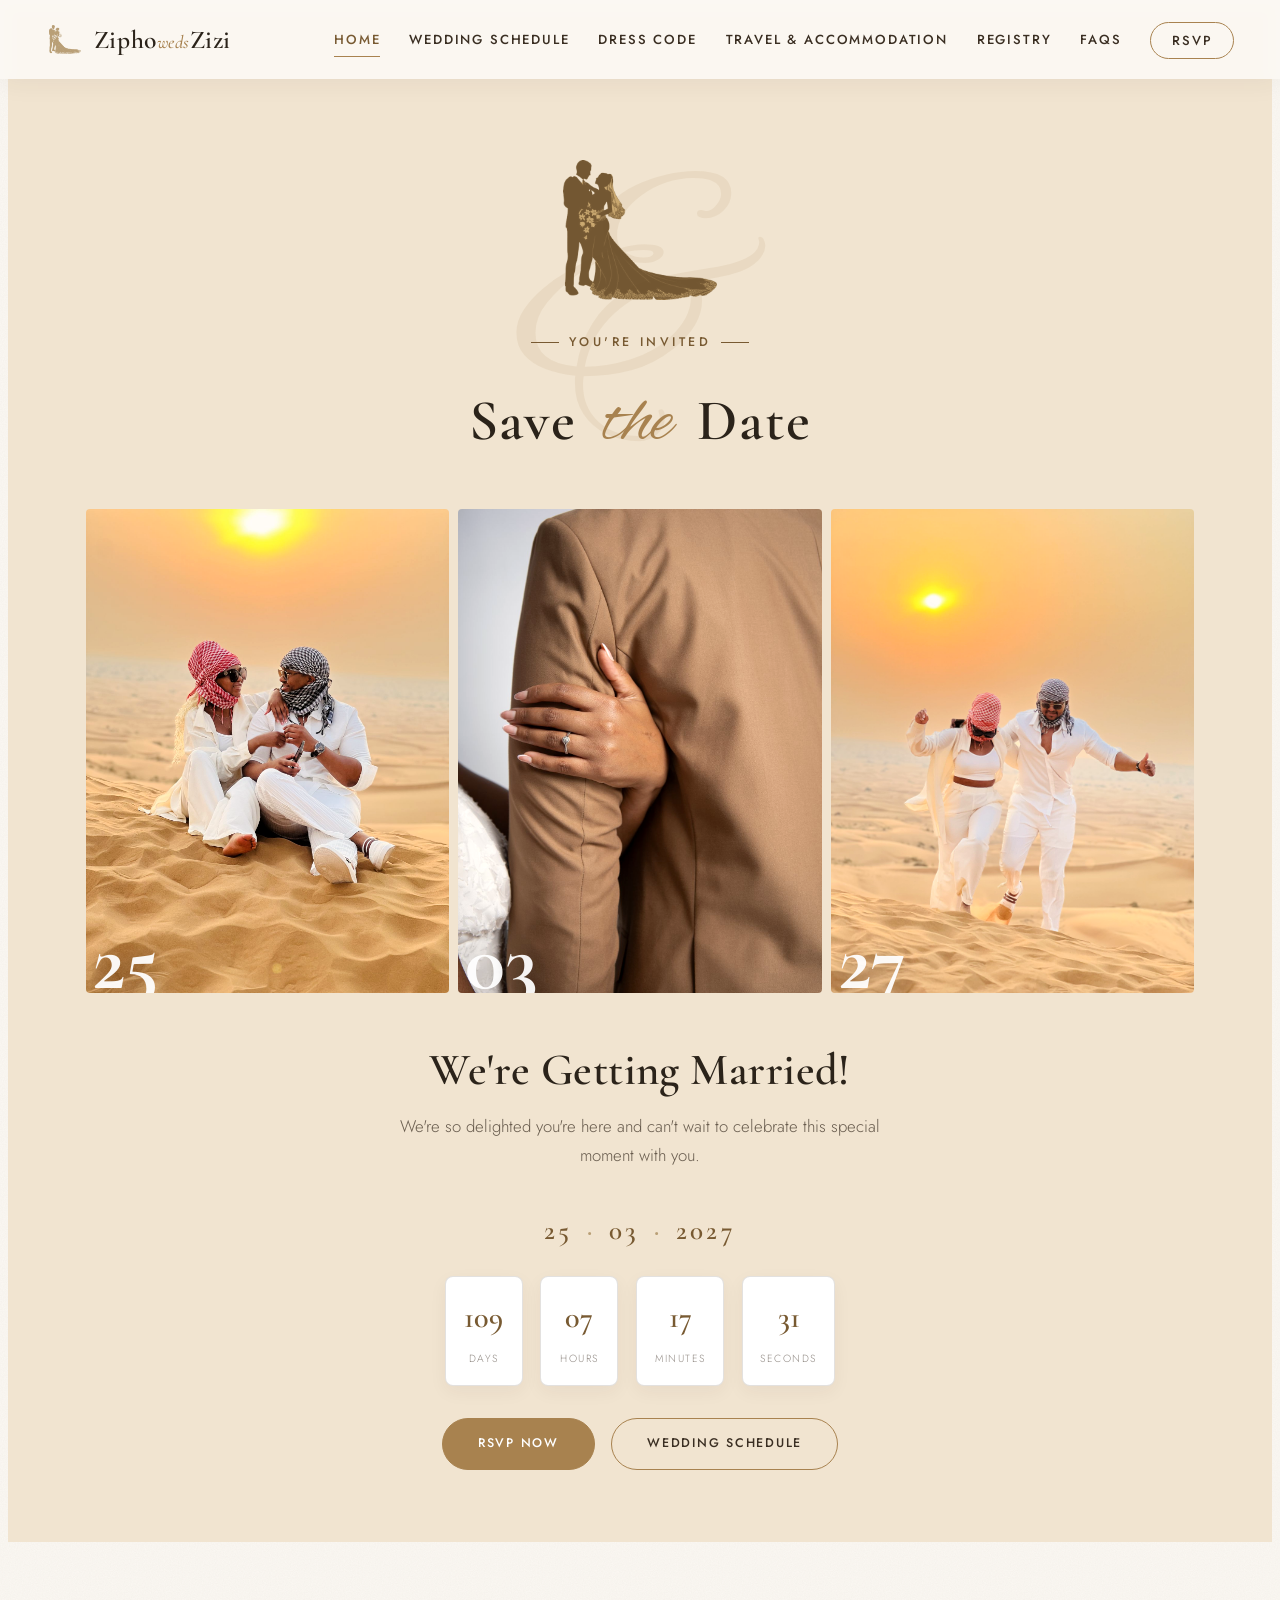
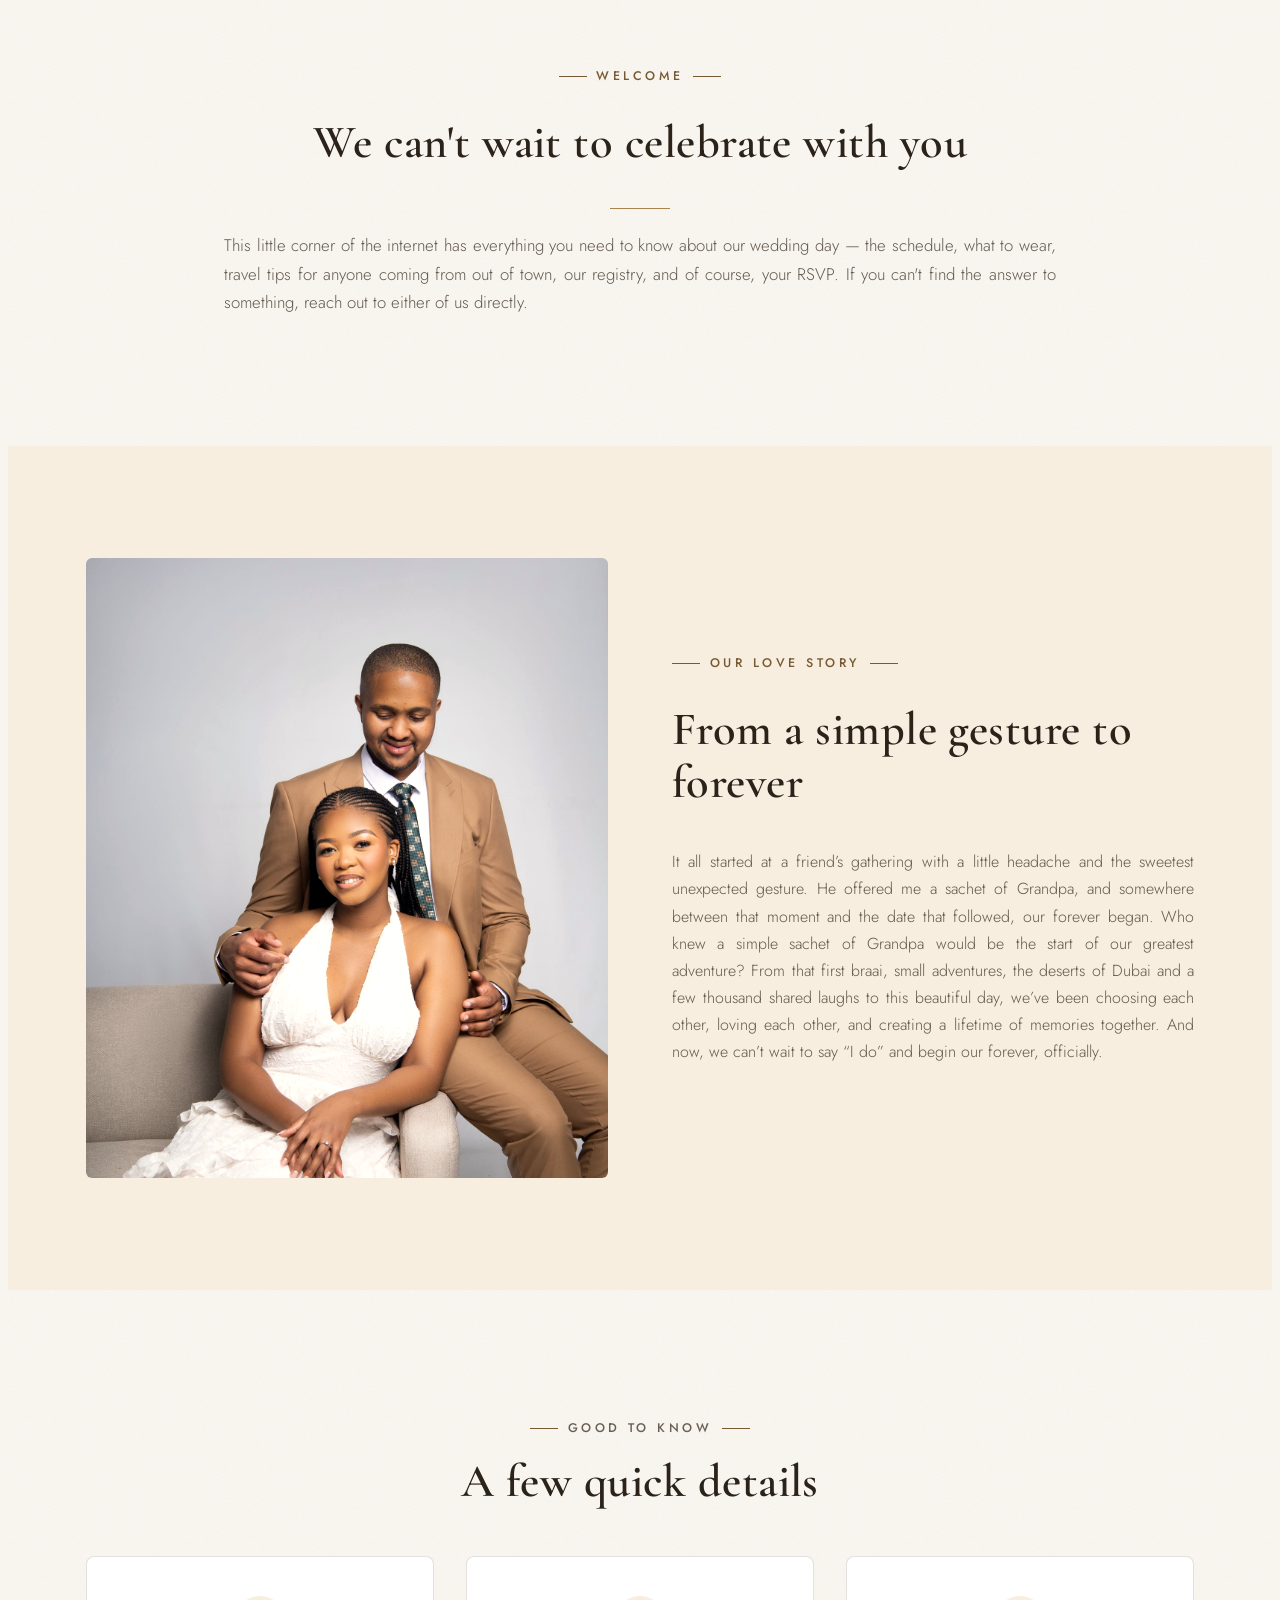
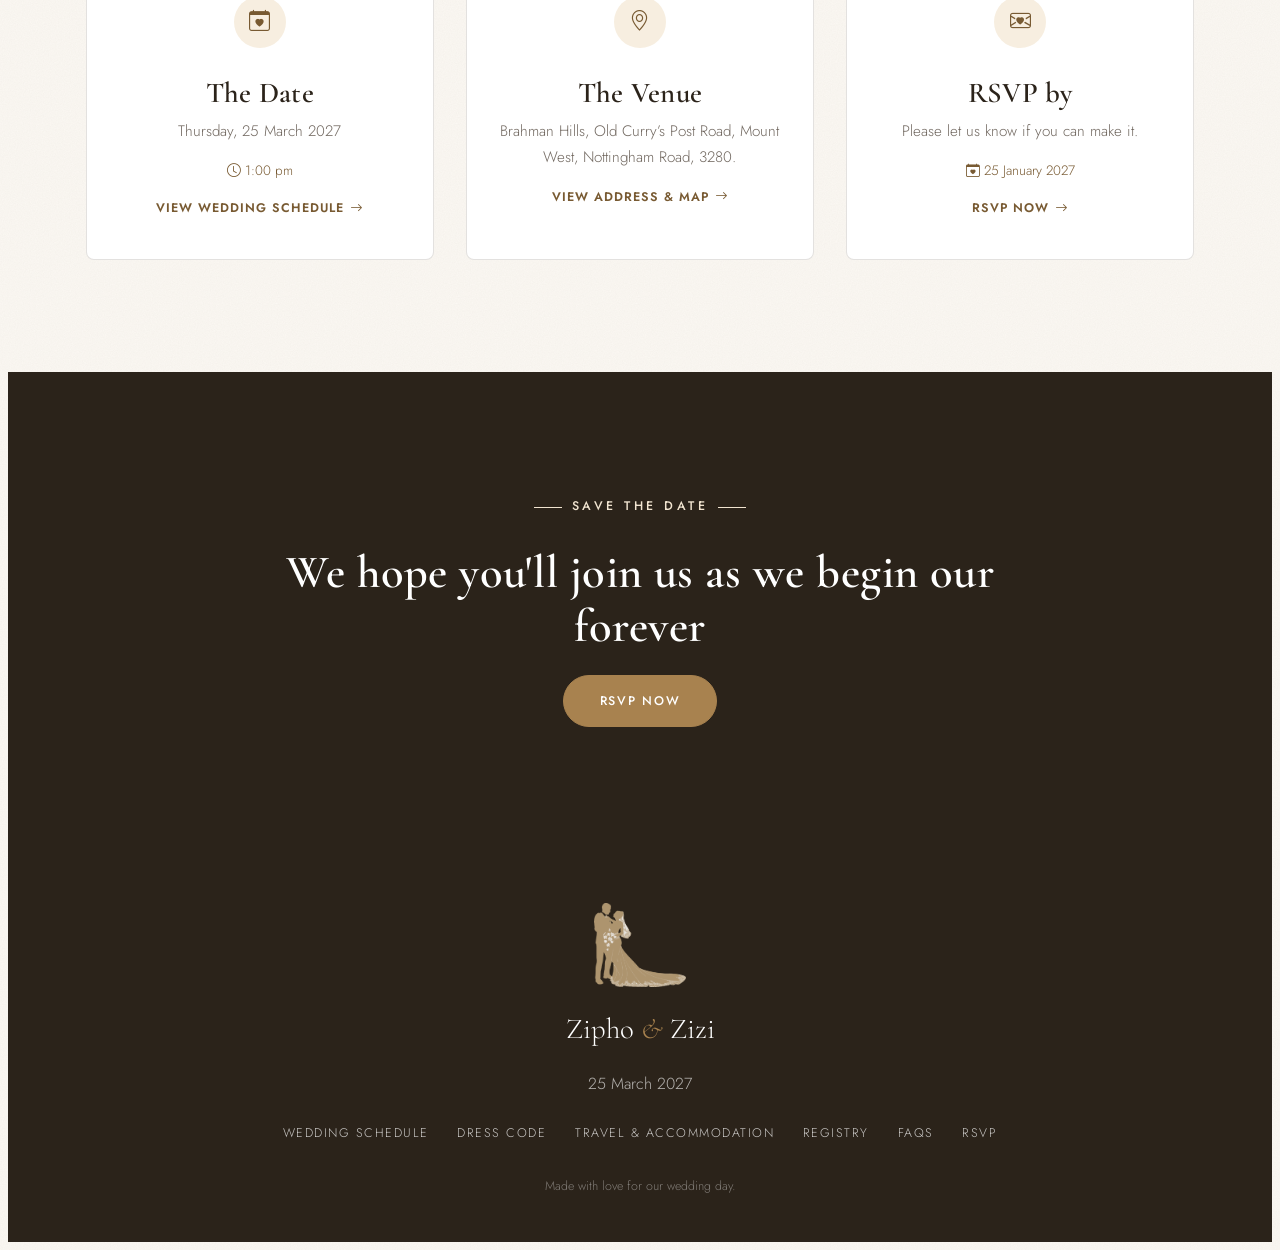
==== commit 8eae8e32: "updateddetaills" ====
--- a/index.html
+++ b/index.html
@@ -82,7 +82,7 @@
 
       <div class="savedate-footer text-center" data-aos="fade-up" data-aos-delay="200">
         <h2 class="savedate-names">We're Getting Married!</h2>
-        <p class="hero-lead">After the deserts of Dubai and a few thousand shared laughs, we're ready to say "I do" — and we'd love for you to be there when we do.</p>
+        <p class="hero-lead">We're so delighted you're here and can't wait to celebrate this special moment with you.</p>
 
         <div class="date-line">25 <span>·</span> 03 <span>·</span> 2027</div>
 
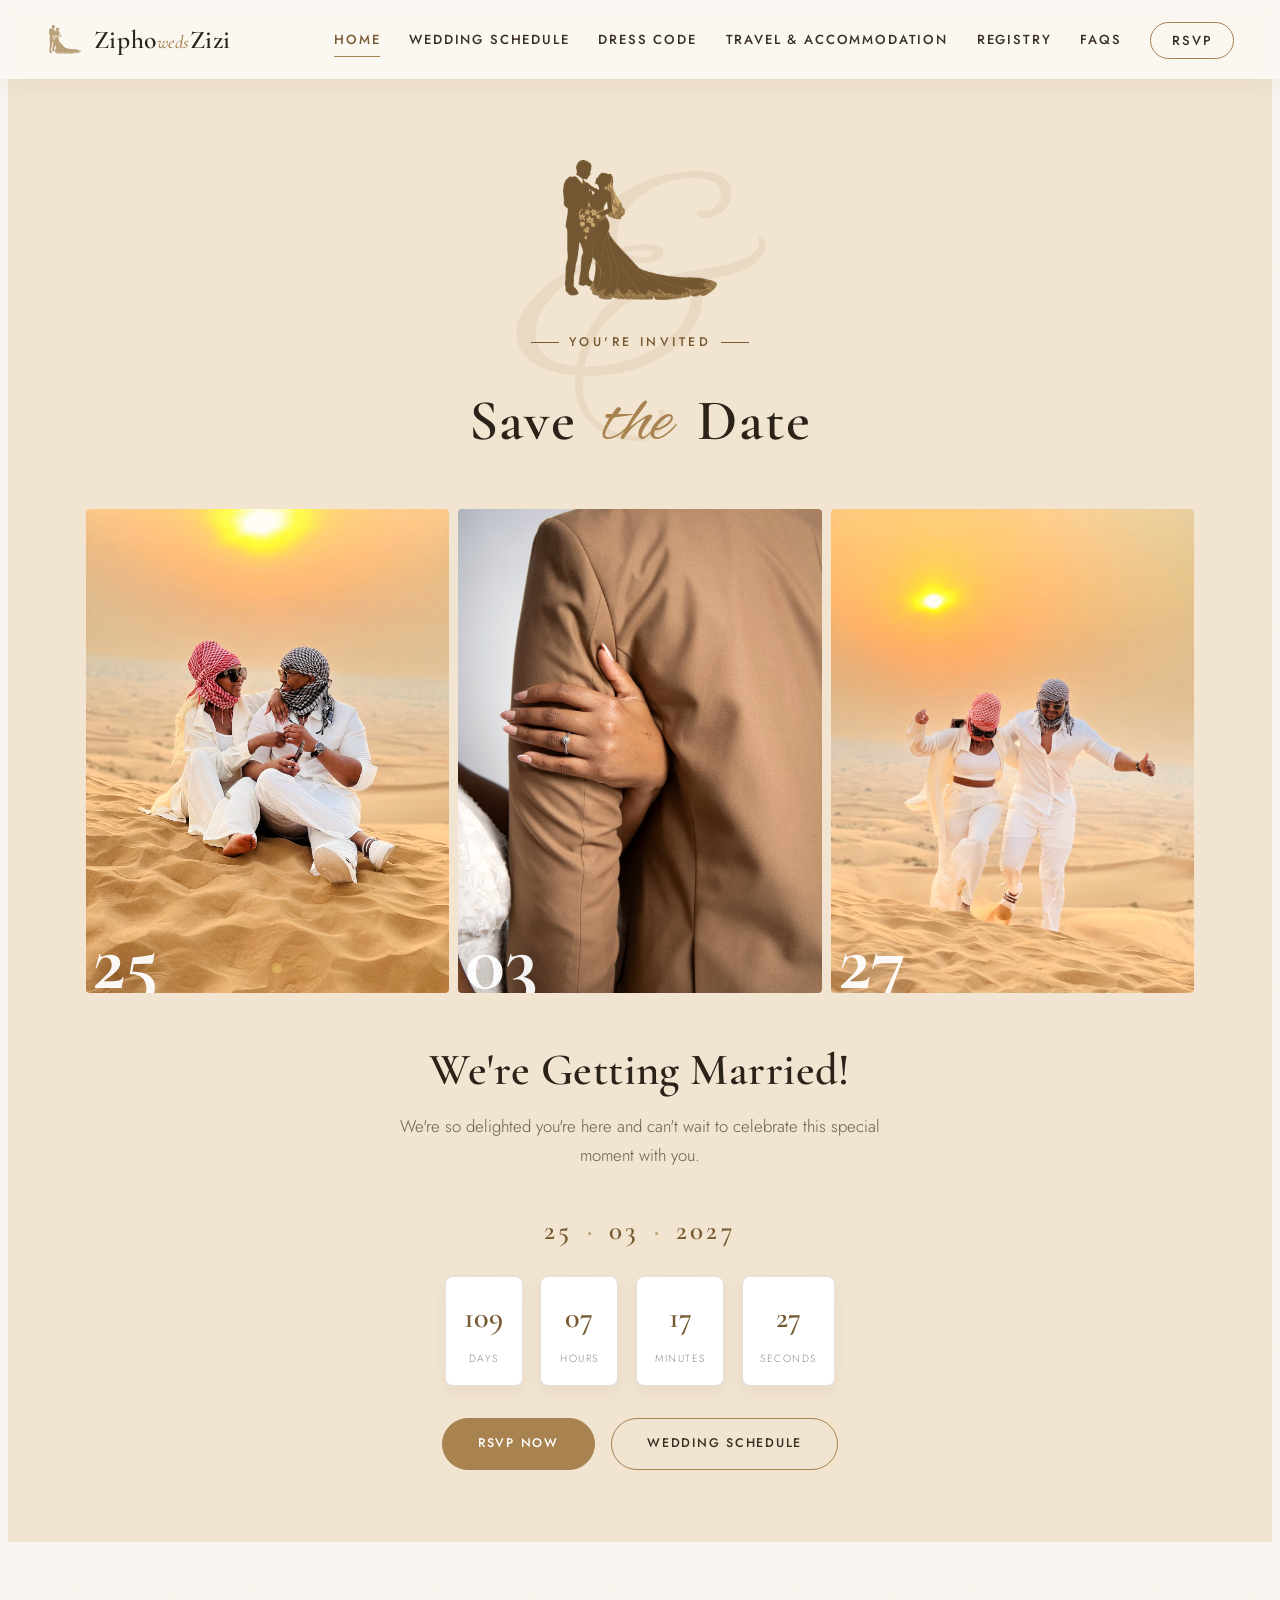
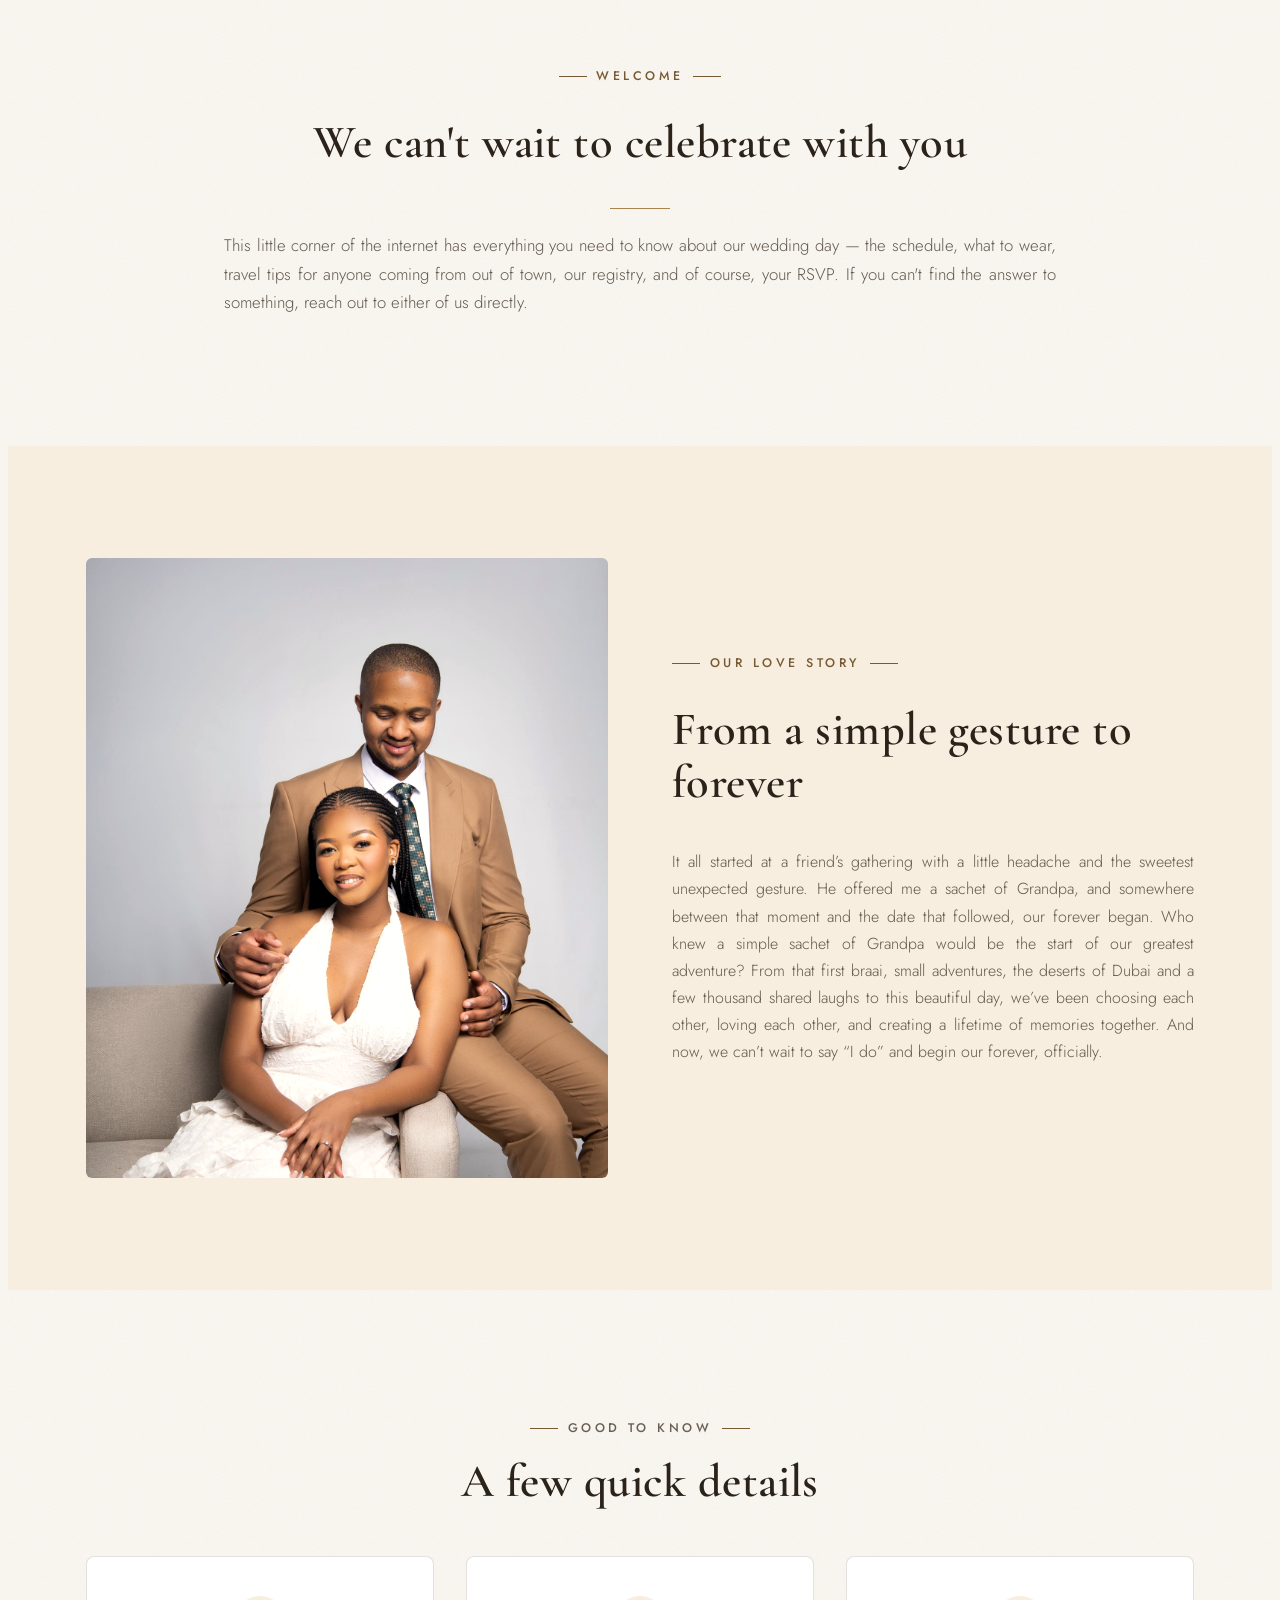
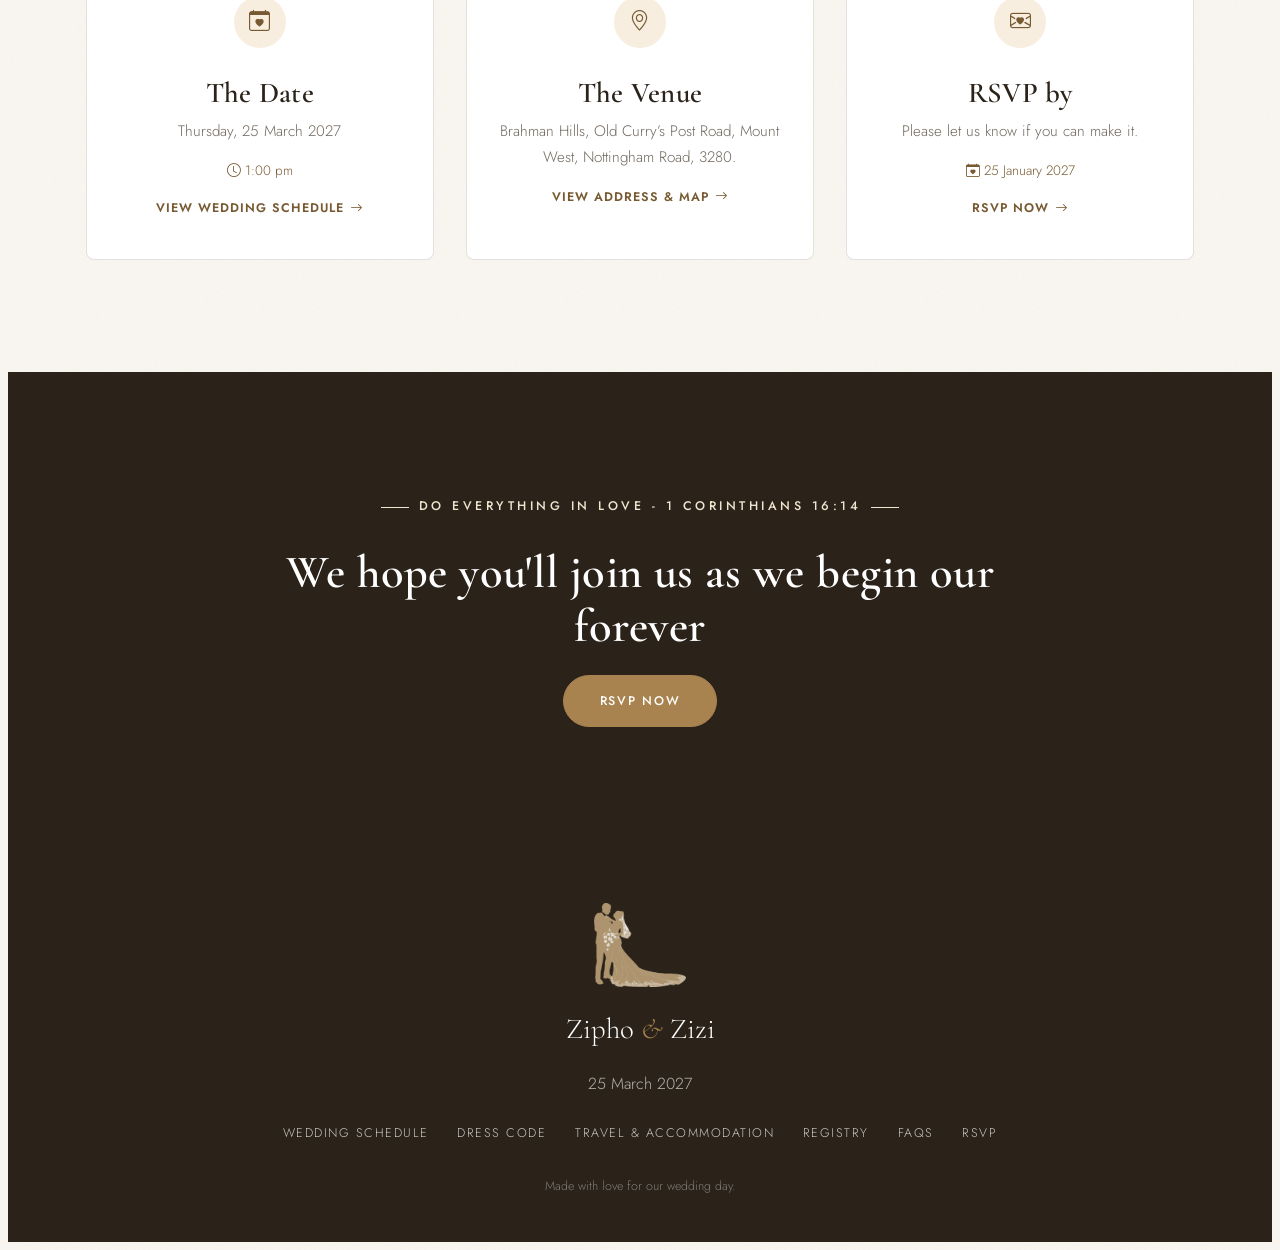
==== commit 4c5ec64b: "updates" ====
--- a/index.html
+++ b/index.html
@@ -82,7 +82,7 @@
 
       <div class="savedate-footer text-center" data-aos="fade-up" data-aos-delay="200">
         <h2 class="savedate-names">We're Getting Married!</h2>
-        <p class="hero-lead">We're so delighted you're here and can't wait to celebrate this special moment with you.</p>
+        <p class="hero-lead">We're so delighted you're here and can't wait to celebrate this special moment with you. </p>
 
         <div class="date-line">25 <span>·</span> 03 <span>·</span> 2027</div>
 
@@ -163,7 +163,7 @@
     <!-- CTA banner -->
     <section class="section dark text-center" data-aos="fade-up">
       <div class="container-narrow">
-        <p class="eyebrow">Save the date</p>
+        <p class="eyebrow">Do everything in love - 1 Corinthians 16:14</p>
         <h2 style="margin: 1rem 0 1.4rem; color:#fff;">We hope you'll join us as we begin our forever</h2>
         <a href="rsvp.html" class="btn-elegant solid">RSVP now</a>
       </div>
--- a/assets/css/main.css
+++ b/assets/css/main.css
@@ -616,6 +616,9 @@
   text-transform: uppercase;
 }
 .card .card-link:hover { text-decoration: underline; }
+.travel-routes { text-align: left; }
+.travel-routes p + p { margin-top: 0.75rem; }
+.travel-routes strong { color: var(--charcoal); font-weight: 500; }
 .section[id] { scroll-margin-top: 5.5rem; }
 
 /* Wedding party */
@@ -810,7 +813,7 @@
   transition: all 0.35s ease;
   margin: 0;
 }
-.faq-item.faq-active p { max-height: 200px; margin-top: 0.9rem; }
+.faq-item.faq-active p { max-height: 600px; margin-top: 0.9rem; }
 .faq-item.faq-active h3 .bi { transform: rotate(180deg); }
 
 /* RSVP form */
@@ -821,6 +824,10 @@
   border: 1px solid var(--line);
   border-radius: 10px;
   padding: 3rem 2.4rem;
+}
+.rsvp-policy-grid {
+  max-width: 900px;
+  margin: 3rem auto 0;
 }
 .form-row { margin-bottom: 1.4rem; }
 .form-row label {
@@ -919,6 +926,13 @@
 }
 
 /* Dress-code palette swatches */
+.palette-sections {
+  display: grid;
+  grid-template-columns: repeat(2, minmax(0, 1fr));
+  gap: 2.5rem;
+}
+.palette-section h3 { text-align: center; margin-bottom: 1.5rem; }
+.palette-section .palette-swatches { gap: 1.25rem; margin-top: 0; }
 .palette-swatches {
   display: flex;
   justify-content: center;
@@ -974,9 +988,11 @@
   .card { padding: 1.75rem 1.1rem; }
   .registry-card { padding: 2rem 1.1rem; }
   .rsvp-wrap { padding: 2rem 1rem; }
+  .rsvp-policy-grid { margin-top: 2rem; }
   .modal-overlay { padding: 0.75rem; }
   .modal-box { padding: 2rem 1rem; }
   .palette-swatches { gap: 1.25rem; }
+  .palette-sections { grid-template-columns: 1fr; gap: 2.5rem; }
   .footer { padding: 3rem 0 1.5rem; }
   .footer nav { gap: 1rem 1.25rem; }
 }
